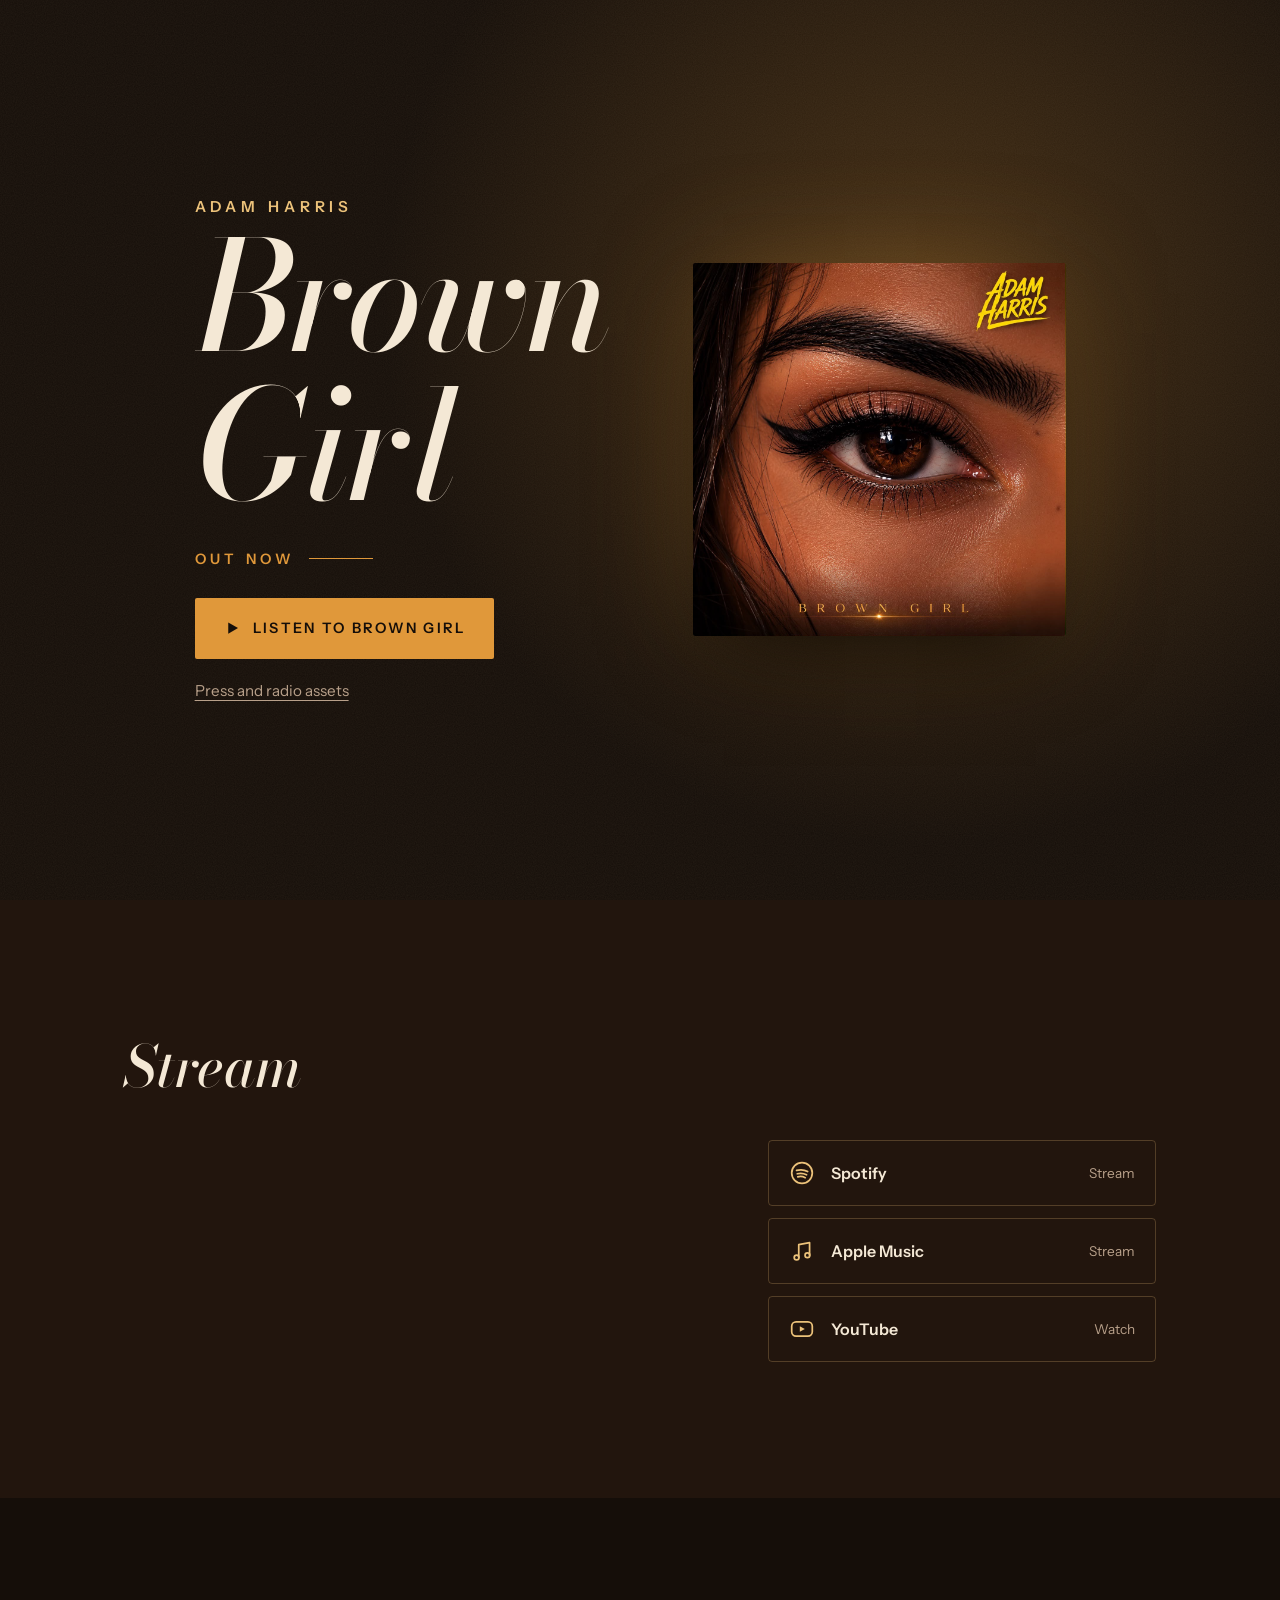
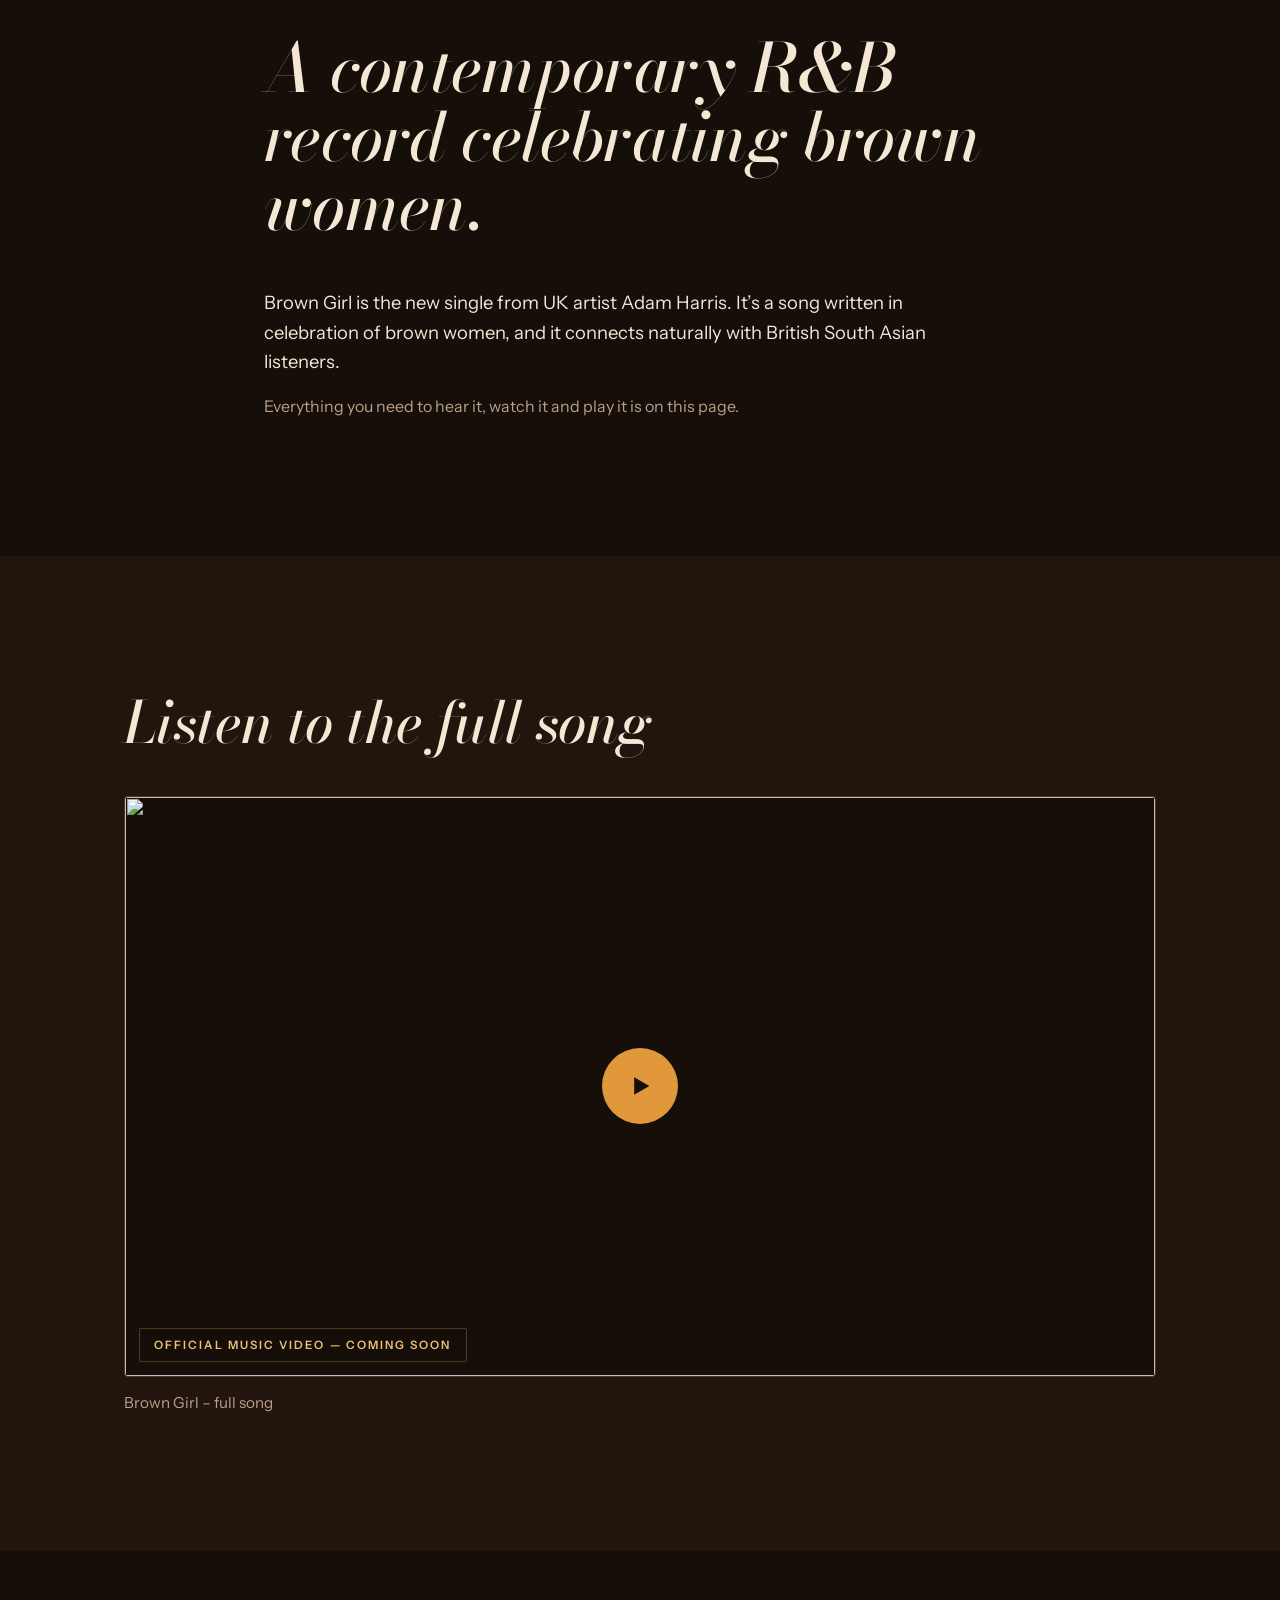
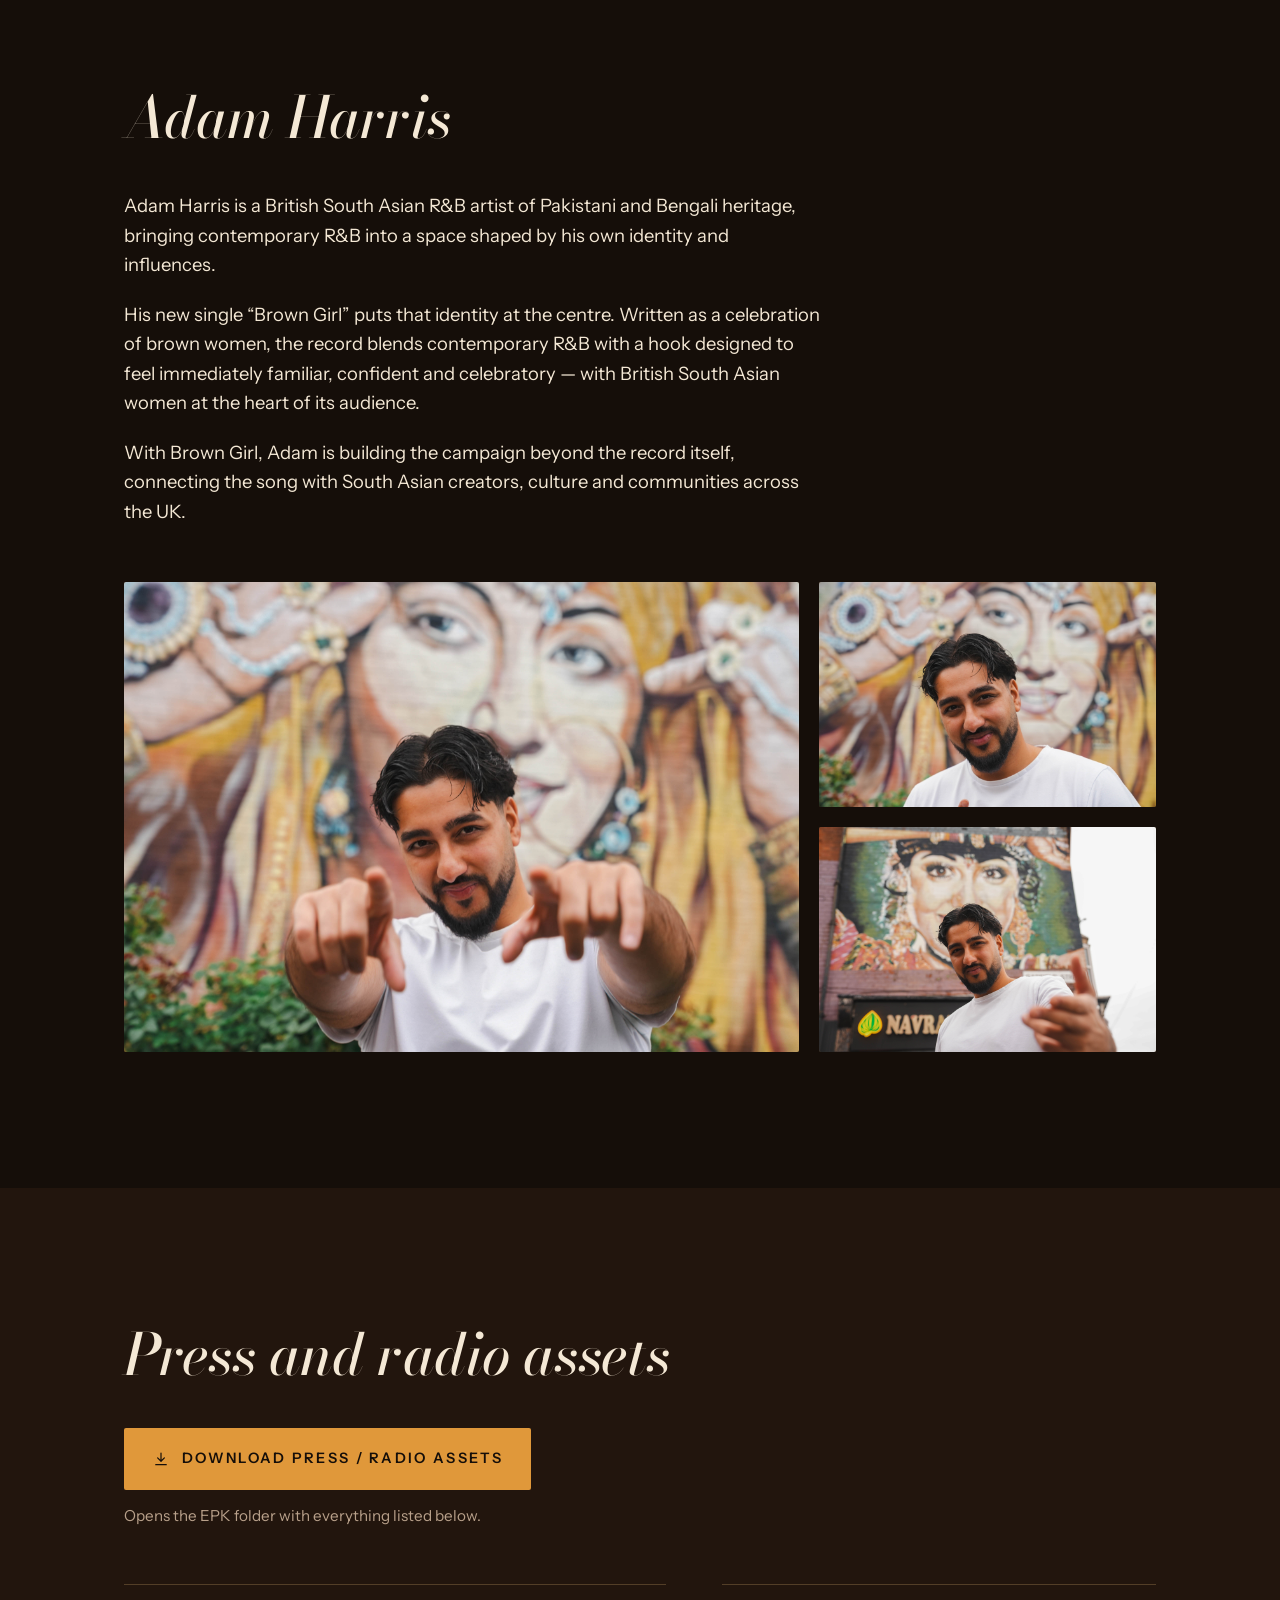
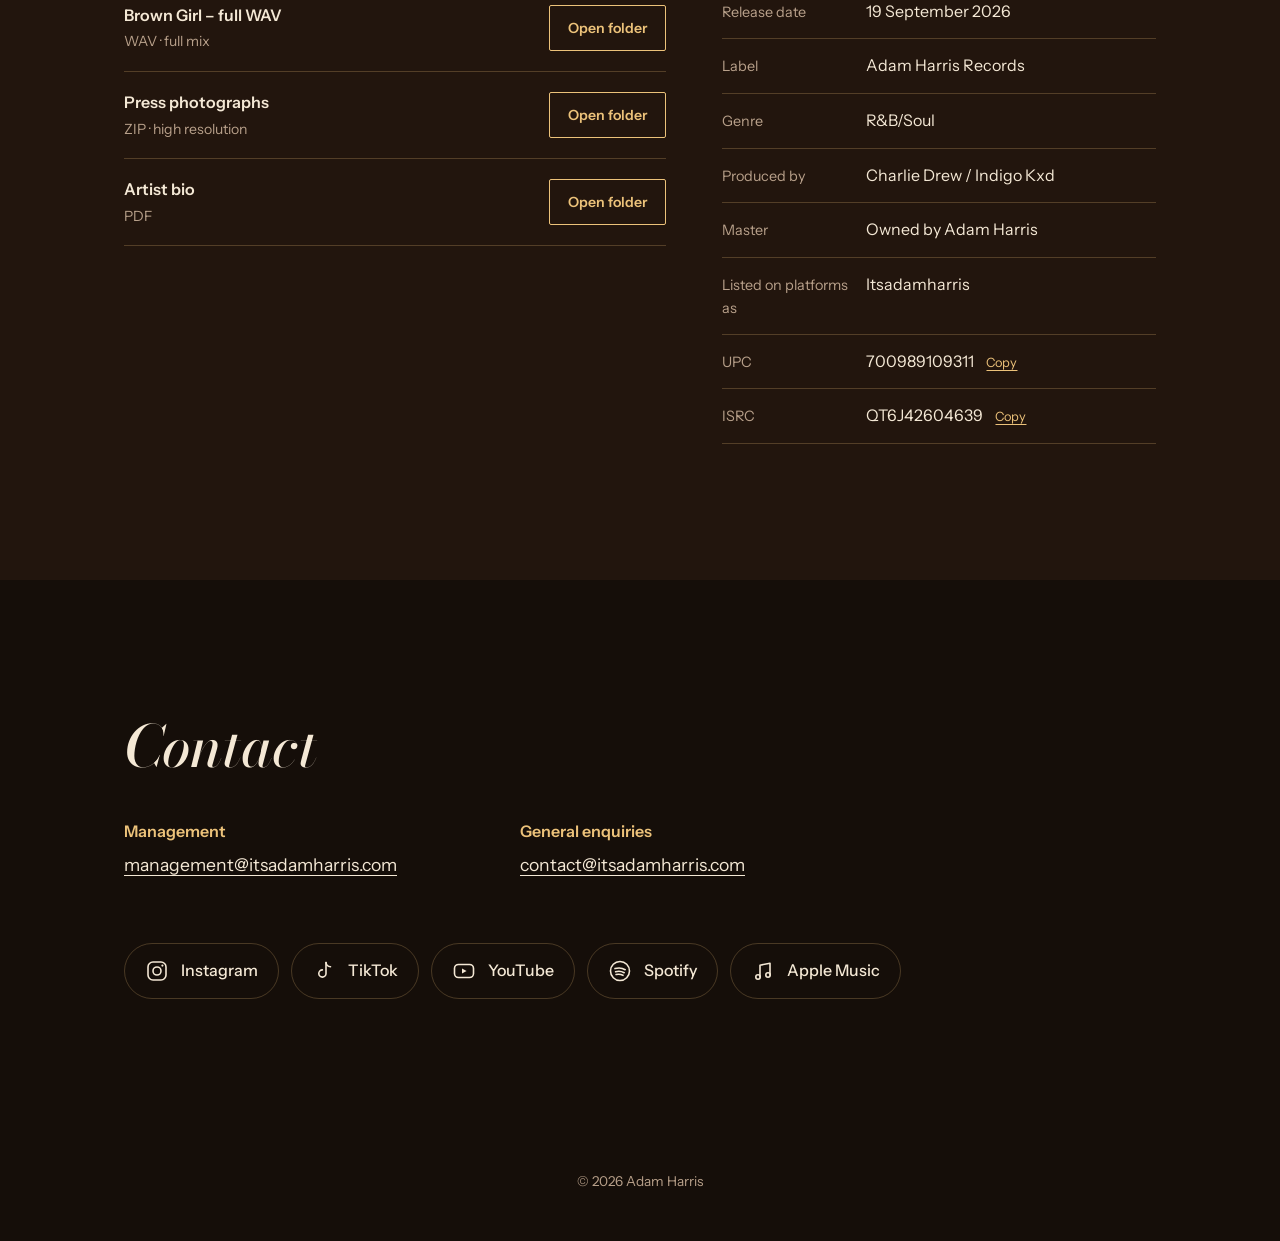
==== brown-girl/index.html @ 5e76215d "Add Cloudflare Web Analytics to all pages Co-Authored-By: Claude Opus 5.5 <noreply@anthropic.com> Cl" ====
<!DOCTYPE html>
<html lang="en-GB">
<head>
<meta charset="utf-8">
<meta name="viewport" content="width=device-width, initial-scale=1, viewport-fit=cover">
<title>Brown Girl – Adam Harris | Press and radio</title>
<meta name="description" content="Brown Girl, the new single from UK R&B artist Adam Harris. Listen, watch and download radio and press assets.">
<meta name="theme-color" content="#150e09">
<meta property="og:type" content="music.song">
<meta property="og:title" content="Brown Girl – Adam Harris">
<meta property="og:description" content="The new single from UK R&B artist Adam Harris. Out now.">
<meta property="og:image" content="https://itsadamharris.com/a22b200c-a807-4ed7-b96b-3365f58b4687.jpeg">
<meta name="twitter:card" content="summary_large_image">

<link rel="preconnect" href="https://fonts.googleapis.com">
<link rel="preconnect" href="https://fonts.gstatic.com" crossorigin>
<link href="https://fonts.googleapis.com/css2?family=Bodoni+Moda:ital,opsz,wght@1,6..96,500;1,6..96,600&family=Instrument+Sans:wght@400;500;600&display=swap" rel="stylesheet">

<script type="application/ld+json">
{"@context":"https://schema.org","@type":"MusicRecording","name":"Brown Girl","genre":"R&B/Soul","isrcCode":"QT6J42604639","datePublished":"2026-09-19","byArtist":{"@type":"MusicGroup","name":"Adam Harris"}}
</script>

<!--
=====================================================================
 BROWN GIRL – ADAM HARRIS · EPK / PRESS PAGE
=====================================================================
 Everything you need to edit lives in the CONFIG block at the bottom
 of this file. Nothing else needs touching.

 Paths start with / so they resolve from the site root
 (itsadamharris.com), wherever this page is saved.
 Local files are checked on load: anything missing shows as a
 dashed placeholder. Drive / external links are used as given.

 SWAPPING IN THE OFFICIAL VIDEO LATER
   Set CONFIG.video.youtubeId to the official video ID and
   CONFIG.video.official to true. Same URL, same page.

 AUDIO: the Spotify embed is the on-page player. To use the custom
 full-length player instead, set CONFIG.audio to an MP3 path.

 NOTE: embeds and file checks only work when the page is served
 over http(s) (e.g. GitHub Pages), not from a local file.
=====================================================================
-->

<style>
:root{
  --ink:#150e09;
  --umber:#22150d;
  --umber-2:#2f1d12;
  --amber:#e0983a;
  --gold:#ecc27a;
  --cream:#f4e8d5;
  --muted:#b8a08a;
  --line:rgba(236,194,122,.24);
  --serif:"Bodoni Moda","Bodoni 72",Didot,"Times New Roman",serif;
  --sans:"Instrument Sans",system-ui,-apple-system,"Segoe UI",Roboto,sans-serif;
  --pad:clamp(20px,5vw,64px);
  --max:1160px;
  color-scheme:dark;
}
*{box-sizing:border-box;margin:0;padding:0}
html{scroll-behavior:smooth;-webkit-text-size-adjust:100%}
body{background:var(--ink);color:var(--cream);font:400 1rem/1.6 var(--sans);-webkit-font-smoothing:antialiased;overflow-x:hidden}
img{display:block;max-width:100%}
a{color:inherit}
button{font:inherit;color:inherit;background:none;border:0;cursor:pointer}
:focus-visible{outline:2px solid var(--gold);outline-offset:3px}
.wrap{max-width:var(--max);margin:0 auto;padding-inline:var(--pad)}
section{padding-block:clamp(72px,11vw,136px)}
.tone{background:var(--umber)}
h2{font:italic 500 clamp(2.1rem,6vw,3.6rem)/1.05 var(--serif);letter-spacing:-.01em;margin-bottom:clamp(24px,4vw,44px)}
h3{font:600 1rem/1.3 var(--sans);color:var(--gold);margin-bottom:10px}
.ico{width:24px;height:24px;flex:none;fill:none;stroke:currentColor;stroke-width:1.6;stroke-linecap:round;stroke-linejoin:round}
.ico .f{fill:currentColor;stroke:none}

/* placeholders */
.ph{color:var(--gold);font-style:italic;border-bottom:1px dashed rgba(236,194,122,.6)}
.ph-fill{position:absolute;inset:0;display:grid;place-content:center;gap:6px;text-align:center;padding:16px;border:1px dashed var(--line);color:var(--muted);font-size:.9rem}
.ph-fill small{font-size:.75rem;opacity:.75;word-break:break-all}

/* buttons */
.cta{display:inline-flex;align-items:center;justify-content:center;gap:12px;width:100%;max-width:420px;padding:19px 28px;background:var(--amber);color:var(--ink);text-decoration:none;font-weight:600;font-size:.9rem;letter-spacing:.16em;text-transform:uppercase;border-radius:2px;transition:background .2s}
.cta:hover{background:var(--gold)}
.cta .ico{width:18px;height:18px}
.cta.is-empty{background:none;color:var(--gold);border:1px dashed rgba(236,194,122,.6);cursor:default}
.cta.is-empty:hover{background:none}

/* ---------- HERO ---------- */
.hero{position:relative;min-height:100svh;display:grid;align-items:center;padding-block:clamp(28px,6vw,72px);isolation:isolate;overflow:hidden;
  background:radial-gradient(62vmax 62vmax at 72% 34%,rgba(224,152,58,.24),transparent 68%),var(--ink)}
.hero::after{content:"";position:absolute;inset:0;z-index:-1;pointer-events:none;opacity:.1;
  background-image:url("data:image/svg+xml;utf8,<svg xmlns='http://www.w3.org/2000/svg' width='160' height='160'><filter id='n'><feTurbulence type='fractalNoise' baseFrequency='.9' numOctaves='2' stitchTiles='stitch'/><feColorMatrix values='0 0 0 0 1  0 0 0 0 .8  0 0 0 0 .5  0 0 0 .6 0'/></filter><rect width='100%' height='100%' filter='url(%23n)'/></svg>")}
.hero-grid{display:grid;gap:clamp(24px,5vw,40px);align-items:center}
.art{position:relative;width:min(100%,46svh);aspect-ratio:1;background:var(--umber);border-radius:2px;overflow:hidden;
  box-shadow:0 40px 80px -30px rgba(0,0,0,.85),0 0 120px -30px rgba(224,152,58,.5)}
.art img{position:absolute;inset:0;width:100%;height:100%;object-fit:cover}
.artist{font:600 .95rem var(--sans);letter-spacing:.32em;text-transform:uppercase;color:var(--gold);margin-bottom:14px}
.title{font:italic 500 clamp(4rem,19vw,9.5rem)/.88 var(--serif);letter-spacing:-.02em;color:var(--cream);margin:0 0 22px}
.title .line{display:block;overflow:hidden;padding:0 .12em .1em 0}
.title .line>span{display:block}
.out{display:flex;align-items:center;gap:14px;font:600 .9rem var(--sans);letter-spacing:.3em;text-transform:uppercase;color:var(--amber);margin-bottom:30px}
.out::after{content:"";width:64px;height:1px;background:var(--amber)}
.sub{display:inline-block;margin-top:20px;color:var(--muted);font-size:.95rem;text-underline-offset:4px}
.sub:hover{color:var(--gold)}

@keyframes develop{from{opacity:0;transform:scale(1.05);filter:brightness(.3)}to{opacity:1;transform:none;filter:none}}
@keyframes rise{from{transform:translateY(105%)}to{transform:none}}
@keyframes fade{from{opacity:0}to{opacity:1}}
.art{animation:develop 1.8s cubic-bezier(.2,.7,.2,1) both}
.artist{animation:fade 1s .5s both}
.title .line>span{animation:rise 1.1s .7s cubic-bezier(.2,.8,.2,1) both}
.title .line:nth-child(2)>span{animation-delay:.85s}
.out,.hero .cta,.sub{animation:fade 1s 1.5s both}

@media(min-width:900px){
  .hero-grid{grid-template-columns:1.05fr .95fr;gap:64px}
  .hero-copy{order:-1}
  .art{width:100%;max-width:560px;justify-self:end}
  .cta{width:auto}
}

/* ---------- LISTEN ---------- */
.listen-grid{display:grid;gap:20px;align-items:start}
.listen-grid .embed{margin-top:0}
.player{background:var(--umber-2);border:1px solid var(--line);border-radius:4px;padding:clamp(20px,3vw,32px);display:flex;gap:clamp(16px,3vw,28px);align-items:center}
.play{width:68px;height:68px;border-radius:50%;background:var(--amber);color:var(--ink);display:grid;place-items:center;flex:none;transition:background .2s,transform .2s}
.play:hover:not(:disabled){background:var(--gold);transform:scale(1.04)}
.play:disabled{opacity:.45;cursor:default}
.play .ico{width:26px;height:26px}
.play .pause{display:none}
.player.is-playing .play .pause{display:block}
.player.is-playing .play .go{display:none}
.player-main{flex:1;min-width:0}
.player-title{display:flex;flex-wrap:wrap;gap:2px 12px;align-items:baseline}
.player-title strong{font:italic 600 1.5rem/1.1 var(--serif)}
.player-title span{color:var(--muted);font-size:.95rem}
.wave{position:relative;height:60px;margin:14px 0 6px;cursor:pointer;touch-action:none}
.bars{position:absolute;inset:0;display:flex;align-items:center;gap:3px}
.bars i{flex:1;height:var(--h);background:rgba(244,232,213,.22);border-radius:2px}
.bars.fill{clip-path:inset(0 calc(100% - var(--p,0%)) 0 0)}
.bars.fill i{background:var(--amber)}
.player.is-empty .wave{cursor:default}
.player[hidden]{display:none}
.time{display:flex;justify-content:space-between;color:var(--muted);font-size:.85rem;font-variant-numeric:tabular-nums}
.player-msg{color:var(--gold);font-size:.85rem;margin-top:6px}
.services{display:grid;gap:12px;align-content:start}
.svc{display:flex;align-items:center;gap:16px;padding:19px 20px;border:1px solid var(--line);border-radius:4px;text-decoration:none;transition:background .2s,border-color .2s}
.svc:hover{background:var(--umber-2);border-color:var(--gold)}
.svc .ico{width:26px;height:26px;color:var(--gold)}
.svc-name{font-weight:600;flex:1}
.svc-go{font-size:.85rem;color:var(--muted)}
.svc.is-empty{border-style:dashed;cursor:default}
.svc.is-empty:hover{background:none;border-color:var(--line)}
.embed{margin-top:20px}
.embed iframe{width:100%;height:152px;border:0;border-radius:12px;display:block}
.embed-ph{position:relative;height:120px}
@media(min-width:900px){.listen-grid{grid-template-columns:1.6fr 1fr;gap:24px}}

/* ---------- RECORD ---------- */
.record .wrap{max-width:880px}
.record h2{font-size:clamp(2.2rem,6.5vw,4.2rem);line-height:1.02;margin-bottom:clamp(28px,4vw,48px)}
.record p{max-width:56ch;font-size:1.15rem;color:var(--cream)}
.record p+p{margin-top:1.1em;color:var(--muted);font-size:1rem}

/* ---------- WATCH ---------- */
.frame{position:relative;aspect-ratio:16/9;background:var(--ink);border:1px solid var(--line);border-radius:4px;overflow:hidden}
.frame iframe,.vposter,.vposter img{position:absolute;inset:0;width:100%;height:100%;border:0}
.vposter img{object-fit:cover;transition:transform .6s}
.vposter:hover img{transform:scale(1.03)}
.vplay{position:absolute;left:50%;top:50%;width:76px;height:76px;margin:-38px 0 0 -38px;border-radius:50%;background:var(--amber);color:var(--ink);display:grid;place-items:center}
.vplay .ico{width:28px;height:28px}
.badge{position:absolute;left:14px;bottom:14px;z-index:2;padding:9px 14px;background:rgba(21,14,9,.86);border:1px solid var(--line);border-radius:2px;color:var(--gold);font:600 .72rem var(--sans);letter-spacing:.18em;text-transform:uppercase;pointer-events:none}
.badge[hidden]{display:none}
.vcap{margin-top:14px;color:var(--muted);font-size:.95rem}

/* ---------- ABOUT ---------- */
.bio{max-width:58ch;font-size:1.15rem}
.bio p+p{margin-top:1.1em}
.photos{display:grid;grid-template-columns:1fr 1fr;gap:12px;margin-top:clamp(36px,5vw,56px)}
.photo{position:relative;aspect-ratio:1;background:var(--umber-2);border-radius:2px;overflow:hidden}
.photo:first-child{grid-column:1/-1;aspect-ratio:3/2}
.photo img{position:absolute;inset:0;width:100%;height:100%;object-fit:cover;object-position:50% 35%}
@media(min-width:900px){
  .photos{grid-template-columns:2fr 1fr;gap:20px}
  .photo:first-child{grid-column:1;grid-row:1/3;aspect-ratio:auto}
  .photo:nth-child(n+2){grid-column:2;aspect-ratio:3/2}
}

/* ---------- ASSETS ---------- */
.assets-note{margin-top:14px;color:var(--muted);font-size:.95rem}
.assets-grid{display:grid;gap:clamp(40px,6vw,56px);margin-top:clamp(36px,5vw,56px)}
.assets{list-style:none;border-top:1px solid var(--line)}
.assets li{display:grid;grid-template-columns:1fr auto;gap:2px 16px;align-items:center;padding:18px 0;border-bottom:1px solid var(--line)}
.a-name{font-weight:600}
.a-meta{grid-column:1;color:var(--muted);font-size:.88rem}
.dl{grid-row:1/3;grid-column:2;padding:11px 18px;border:1px solid var(--gold);border-radius:2px;color:var(--gold);text-decoration:none;font-size:.88rem;font-weight:600;transition:background .2s,color .2s}
.dl:hover{background:var(--gold);color:var(--ink)}
.dl.is-empty{border-style:dashed;border-color:rgba(236,194,122,.4);color:var(--muted);font-weight:400;cursor:default}
.dl.is-empty:hover{background:none;color:var(--muted)}
.details{display:grid}
.details>div{display:grid;grid-template-columns:minmax(120px,.45fr) 1fr;gap:14px;padding:14px 0;border-bottom:1px solid var(--line);align-items:baseline}
.details>div:first-child{border-top:1px solid var(--line)}
.details dt{color:var(--muted);font-size:.9rem}
.details dd{display:flex;gap:12px;align-items:baseline;flex-wrap:wrap}
.copy{font-size:.8rem;color:var(--gold);text-decoration:underline;text-underline-offset:3px}
@media(min-width:900px){.assets-grid{grid-template-columns:1.25fr 1fr;align-items:start}}

/* ---------- CONTACT ---------- */
.contacts{display:grid;gap:32px}
.contact p,.contact a{display:block;font-size:1.1rem}
.contact a{width:fit-content;text-underline-offset:4px}
.contact a:hover{color:var(--gold)}
.socials{list-style:none;display:flex;flex-wrap:wrap;gap:12px;margin-top:clamp(40px,6vw,64px)}
.social{display:inline-flex;align-items:center;gap:12px;padding:14px 20px;border:1px solid var(--line);border-radius:999px;text-decoration:none;font-weight:500;transition:border-color .2s,color .2s}
.social:hover{border-color:var(--gold);color:var(--gold)}
.social.is-empty{border-style:dashed;color:var(--muted);cursor:default}
.social.is-empty:hover{border-color:var(--line);color:var(--muted)}
footer{padding:36px var(--pad) 48px;text-align:center;color:var(--muted);font-size:.85rem}
@media(min-width:900px){.contacts{grid-template-columns:repeat(2,1fr);max-width:760px}}

@media(prefers-reduced-motion:reduce){
  *,*::before,*::after{animation:none!important;transition:none!important;scroll-behavior:auto!important}
}
</style>
</head>

<body>

<!-- ============ HERO ============ -->
<header class="hero">
  <div class="wrap hero-grid">
    <figure class="art">
      <div class="ph-fill"><span>Brown Girl artwork</span><small>assets/brown-girl-artwork.jpg</small></div>
      <img id="artImg" alt="Brown Girl by Adam Harris – single artwork" width="1200" height="1200" fetchpriority="high">
    </figure>
    <div class="hero-copy">
      <p class="artist">Adam Harris</p>
      <h1 class="title" aria-label="Brown Girl"><span class="line" aria-hidden="true"><span>Brown</span></span><span class="line" aria-hidden="true"><span>Girl</span></span></h1>
      <p class="out">Out now</p>
      <a class="cta" id="listenCta" href="#watch"><svg class="ico" viewBox="0 0 24 24" aria-hidden="true"><path class="f" d="M7 4.5v15l13-7.5z"/></svg>Listen to Brown Girl</a>
      <br>
      <a class="sub" href="#assets">Press and radio assets</a>
    </div>
  </div>
</header>

<main>

<!-- ============ LISTEN ============ -->
<section id="listen" class="tone">
  <div class="wrap">
    <h2>Stream</h2>
    <div class="listen-grid">
      <div class="player is-empty" id="player">
        <button class="play" id="playBtn" aria-label="Play Brown Girl" disabled>
          <svg class="ico go" viewBox="0 0 24 24" aria-hidden="true"><path class="f" d="M7 4.5v15l13-7.5z"/></svg>
          <svg class="ico pause" viewBox="0 0 24 24" aria-hidden="true"><path class="f" d="M6.5 4.5h4v15h-4zM13.5 4.5h4v15h-4z"/></svg>
        </button>
        <div class="player-main">
          <div class="player-title"><strong>Brown Girl</strong><span>Adam Harris</span></div>
          <div class="wave" id="wave" role="slider" tabindex="0" aria-label="Seek through Brown Girl" aria-valuemin="0" aria-valuemax="100" aria-valuenow="0">
            <div class="bars" id="barsBase"></div>
            <div class="bars fill" id="barsFill"></div>
          </div>
          <div class="time"><span id="cur">0:00</span><span id="dur">0:00</span></div>
          <p class="player-msg" id="playerMsg" hidden></p>
        </div>
        <audio id="audio" preload="none"></audio>
      </div>

      <div class="services">
        <a class="svc" data-stream="spotify"><svg class="ico" data-icon="spotify" viewBox="0 0 24 24" aria-hidden="true"></svg><span class="svc-name">Spotify</span><span class="svc-go">Stream</span></a>
        <a class="svc" data-stream="apple"><svg class="ico" data-icon="apple" viewBox="0 0 24 24" aria-hidden="true"></svg><span class="svc-name">Apple Music</span><span class="svc-go">Stream</span></a>
        <a class="svc" data-stream="youtube"><svg class="ico" data-icon="youtube" viewBox="0 0 24 24" aria-hidden="true"></svg><span class="svc-name">YouTube</span><span class="svc-go">Watch</span></a>
      </div>
    </div>
    <div class="embed" id="spotifyEmbed"></div>
  </div>
</section>

<!-- ============ THE RECORD ============ -->
<section id="record" class="record">
  <div class="wrap">
    <h2>A contemporary R&amp;B record celebrating brown women.</h2>
    <p>Brown Girl is the new single from UK artist Adam Harris. It’s a song written in celebration of brown women, and it connects naturally with British South Asian listeners.</p>
    <p>Everything you need to hear it, watch it and play it is on this page.</p>
  </div>
</section>

<!-- ============ WATCH ============ -->
<section id="watch" class="tone">
  <div class="wrap">
    <h2 id="watchTitle">Listen to the full song</h2>
    <div class="frame" id="videoFrame">
      <div class="badge" id="videoBadge">Official music video — coming soon</div>
    </div>
    <p class="vcap" id="videoCap"></p>
  </div>
</section>

<!-- ============ ABOUT ============ -->
<section id="about">
  <div class="wrap">
    <h2>Adam Harris</h2>
    <div class="bio">
      <p>Adam Harris is a British South Asian R&amp;B artist of Pakistani and Bengali heritage, bringing contemporary R&amp;B into a space shaped by his own identity and influences.</p>
      <p>His new single “Brown Girl” puts that identity at the centre. Written as a celebration of brown women, the record blends contemporary R&amp;B with a hook designed to feel immediately familiar, confident and celebratory — with British South Asian women at the heart of its audience.</p>
      <p>With Brown Girl, Adam is building the campaign beyond the record itself, connecting the song with South Asian creators, culture and communities across the UK.</p>
    </div>
    <div class="photos">
      <figure class="photo"><div class="ph-fill"><span>Press photo 1</span><small>/brown-girl/DSC04308.JPG</small></div><img alt="Adam Harris – press photograph 1" loading="lazy"></figure>
      <figure class="photo"><div class="ph-fill"><span>Press photo 2</span><small>/brown-girl/DSC04303.JPG</small></div><img alt="Adam Harris – press photograph 2" loading="lazy"></figure>
      <figure class="photo"><div class="ph-fill"><span>Press photo 3</span><small>/brown-girl/DSC04270.JPG</small></div><img alt="Adam Harris – press photograph 3" loading="lazy"></figure>
    </div>
  </div>
</section>

<!-- ============ PRESS & RADIO ASSETS ============ -->
<section id="assets" class="tone">
  <div class="wrap">
    <h2>Press and radio assets</h2>
    <a class="cta is-empty" id="zipBtn" download><svg class="ico" data-icon="download" viewBox="0 0 24 24" aria-hidden="true"></svg><span>Download press / radio assets</span></a>
    <p class="assets-note" id="zipNote">Opens the EPK folder with everything listed below.</p>
    <div class="assets-grid">
      <ul class="assets" id="assetList"></ul>
      <dl class="details" id="details"></dl>
    </div>
  </div>
</section>

<!-- ============ CONTACT + SOCIALS ============ -->
<section id="contact">
  <div class="wrap">
    <h2>Contact</h2>
    <div class="contacts" id="contacts"></div>
    <ul class="socials">
      <li><a class="social" data-social="instagram"><svg class="ico" data-icon="instagram" viewBox="0 0 24 24" aria-hidden="true"></svg>Instagram</a></li>
      <li><a class="social" data-social="tiktok"><svg class="ico" data-icon="tiktok" viewBox="0 0 24 24" aria-hidden="true"></svg>TikTok</a></li>
      <li><a class="social" data-social="youtube"><svg class="ico" data-icon="youtube" viewBox="0 0 24 24" aria-hidden="true"></svg>YouTube</a></li>
      <li><a class="social" data-social="spotify"><svg class="ico" data-icon="spotify" viewBox="0 0 24 24" aria-hidden="true"></svg>Spotify</a></li>
      <li><a class="social" data-social="apple"><svg class="ico" data-icon="apple" viewBox="0 0 24 24" aria-hidden="true"></svg>Apple Music</a></li>
    </ul>
  </div>
</section>

</main>

<footer>© 2026 Adam Harris</footer>

<script>
/* =====================================================================
   CONFIG – edit only this block.
   Leave a value as '' and that item shows as a placeholder.
   ===================================================================== */
const CONFIG = {
  artwork: '/a22b200c-a807-4ed7-b96b-3365f58b4687.jpeg',
  audio: '/brown-girl/assets/brown-girl-preview.mp3', // optional MP3 for the custom player; hidden if missing
  spotifyTrackId: '025qrNTkvyTbIXixRSaB6y',

  stream: {
    spotify: 'https://open.spotify.com/track/025qrNTkvyTbIXixRSaB6y',
    apple: 'https://music.apple.com/gb/album/brown-girl/6809126735?i=6809126738',
    youtube: 'https://youtu.be/HT2n5pICFI4'
  },

  video: {
    youtubeId: 'HT2n5pICFI4',                  // full song for now; swap for the official video later
    official: false,                           // set true when the official video is live
    label: 'Brown Girl – full song'            // caption under the video (song only until the official video is out)
  },

  photos: [
    '/brown-girl/DSC04308.JPG',
    '/brown-girl/DSC04303.JPG',
    '/brown-girl/DSC04270.JPG'
  ],

  downloads: {                                 // local paths or full URLs
    zip:     'https://drive.google.com/drive/folders/1G3S9ouEhJgBcGcrDWYOdbdNlBWgp2vA-?usp=share_link',
    wav:     'https://drive.google.com/drive/folders/1G3S9ouEhJgBcGcrDWYOdbdNlBWgp2vA-?usp=share_link',
    photos:  'https://drive.google.com/drive/folders/1HDMyT8zSlQfX87mVZmbMfEgdS_RWKb3U?usp=share_link',
    bio:     'https://drive.google.com/drive/folders/1G3S9ouEhJgBcGcrDWYOdbdNlBWgp2vA-?usp=share_link'
  },

  details: {                                   // release date and ISRC always show; others show once filled
    release: '19 September 2026',
    label: 'Adam Harris Records',
    genre: 'R&B/Soul',
    producers: 'Charlie Drew / Indigo Kxd',
    master: 'Owned by Adam Harris',
    upc: '700989109311',
    isrc: 'QT6J42604639',
    displayName: 'Itsadamharris',
    writers: '', duration: '', explicit: '', bpmKey: ''
  },

  contacts: [
    { role: 'Management',        name: '', email: 'management@itsadamharris.com', phone: '' },
    { role: 'General enquiries', name: '', email: 'contact@itsadamharris.com',    phone: '' }
  ],

  social: {
    instagram: 'https://www.instagram.com/its.adamharris',
    tiktok:    'https://www.tiktok.com/@itsadamharris',
    youtube:   'https://www.youtube.com/@itsadamharris',
    spotify:   'https://open.spotify.com/artist/0UfxZqpIdQ5MnFedukGl5V',
    apple:     'https://music.apple.com/gb/artist/adam-harris/1852372303'
  }
};
/* ===================================================================== */

const $ = (s, r = document) => r.querySelector(s);
const $$ = (s, r = document) => [...r.querySelectorAll(s)];
const h = (tag, attrs = {}, ...kids) => {
  const e = document.createElement(tag);
  for (const k in attrs) {
    if (k === 'class') e.className = attrs[k];
    else if (k === 'text') e.textContent = attrs[k];
    else e.setAttribute(k, attrs[k]);
  }
  kids.flat().forEach(x => x != null && e.append(x));
  return e;
};
const ph = t => h('span', { class: 'ph', text: t });

const isExternal = u => /^https?:\/\//i.test(u) && new URL(u, location.href).origin !== location.origin;
const exists = url => !url ? Promise.resolve(false)
  : isExternal(url) ? Promise.resolve(true)
  : fetch(url, { method: 'HEAD' }).then(r => r.ok).catch(() => false);

const ICONS = {
  instagram: '<rect x="3" y="3" width="18" height="18" rx="5"/><circle cx="12" cy="12" r="4"/><circle class="f" cx="17.4" cy="6.6" r="1.1"/>',
  youtube:   '<rect x="2.5" y="5.5" width="19" height="13" rx="4"/><path class="f" d="M10 9.4v5.2l4.6-2.6z"/>',
  spotify:   '<circle cx="12" cy="12" r="9.5"/><path d="M7 9.6c3.6-1 7.2-.7 10.2 1.1M7.6 12.7c3-.8 6-.5 8.6 1M8.1 15.5c2.4-.6 4.6-.4 6.9.8"/>',
  apple:     '<path d="M9 18V6.2l10-2V16"/><circle cx="7" cy="18" r="2.2"/><circle cx="17" cy="16" r="2.2"/>',
  tiktok:    '<path d="M14 3.5v11a3.6 3.6 0 1 1-3.6-3.6"/><path d="M14 3.5c.3 2.5 1.9 4 4.5 4.2"/>',
  download:  '<path d="M12 4v11M7.5 10.5 12 15l4.5-4.5M5 19.5h14"/>'
};
$$('[data-icon]').forEach(el => el.innerHTML = ICONS[el.dataset.icon]);

function setLink(el, url, emptyText) {
  if (url) {
    el.href = url; el.target = '_blank'; el.rel = 'noopener';
    el.classList.remove('is-empty'); el.removeAttribute('aria-disabled');
  } else {
    el.classList.add('is-empty'); el.removeAttribute('href'); el.setAttribute('aria-disabled', 'true');
    if (emptyText) { const g = $('.svc-go', el); if (g) g.textContent = emptyText; }
  }
}

/* ---------- Hero artwork ---------- */
(() => {
  const img = $('#artImg');
  img.onerror = () => img.remove();
  img.src = CONFIG.artwork;
})();

/* ---------- Press photos ---------- */
$$('.photo img').forEach((img, i) => {
  img.onerror = () => img.remove();
  if (CONFIG.photos[i]) img.src = CONFIG.photos[i];
});

/* ---------- Streaming links + socials ---------- */
$$('[data-stream]').forEach(a => setLink(a, CONFIG.stream[a.dataset.stream], 'Link to add'));
$$('[data-social]').forEach(a => setLink(a, CONFIG.social[a.dataset.social]));

/* ---------- Spotify embed ---------- */
(() => {
  const box = $('#spotifyEmbed');
  const id = CONFIG.spotifyTrackId;
  if (id) {
    box.append(h('iframe', {
      src: 'https://open.spotify.com/embed/track/' + encodeURIComponent(id) + '?utm_source=generator&theme=0',
      title: 'Brown Girl on Spotify', loading: 'lazy',
      allow: 'autoplay; clipboard-write; encrypted-media; fullscreen; picture-in-picture'
    }));
  } else {
    box.append(h('div', { class: 'embed-ph' }, h('div', { class: 'ph-fill' }, h('span', { text: 'Spotify player' }), h('small', { text: 'Add CONFIG.spotifyTrackId' }))));
  }
})();

/* ---------- Audio player ---------- */
const audio = $('#audio'), player = $('#player'), playBtn = $('#playBtn'), wave = $('#wave');
let playerReady = false;
(async () => {
  // decorative waveform (progress bar styled as a waveform)
  let s = 7; const rnd = () => (s = (s * 16807) % 2147483647) / 2147483647;
  const N = 64, base = $('#barsBase'), fill = $('#barsFill');
  for (let i = 0; i < N; i++) {
    const env = 0.35 + 0.65 * Math.abs(Math.sin(i / 7.5) * 0.6 + Math.sin(i / 2.7) * 0.4);
    const ht = Math.round(Math.max(14, Math.min(100, env * 70 + rnd() * 30))) + '%';
    [base, fill].forEach(p => p.append(h('i', { style: '--h:' + ht })));
  }
  const fmt = t => isFinite(t) ? Math.floor(t / 60) + ':' + String(Math.floor(t % 60)).padStart(2, '0') : '0:00';
  const setP = () => {
    const p = audio.duration ? audio.currentTime / audio.duration * 100 : 0;
    fill.style.setProperty('--p', p + '%');
    wave.setAttribute('aria-valuenow', Math.round(p));
    $('#cur').textContent = fmt(audio.currentTime);
  };

  if (!(await exists(CONFIG.audio))) {
    // no MP3 supplied: the Spotify embed becomes the on-page player
    player.hidden = true;
    $('.listen-grid').insertBefore($('#spotifyEmbed'), $('.services'));
    return;
  }
  audio.src = CONFIG.audio; audio.preload = 'metadata';
  player.classList.remove('is-empty'); playBtn.disabled = false; playerReady = true;

  audio.addEventListener('loadedmetadata', () => { $('#dur').textContent = fmt(audio.duration); setP(); });
  audio.addEventListener('timeupdate', setP);
  audio.addEventListener('play', () => { player.classList.add('is-playing'); playBtn.setAttribute('aria-label', 'Pause Brown Girl'); });
  audio.addEventListener('pause', () => { player.classList.remove('is-playing'); playBtn.setAttribute('aria-label', 'Play Brown Girl'); });
  audio.addEventListener('ended', () => { audio.currentTime = 0; setP(); });
  playBtn.addEventListener('click', () => audio.paused ? audio.play() : audio.pause());

  const seek = e => {
    if (!audio.duration) return;
    const r = wave.getBoundingClientRect();
    audio.currentTime = Math.min(1, Math.max(0, (e.clientX - r.left) / r.width)) * audio.duration;
  };
  let drag = false;
  wave.addEventListener('pointerdown', e => { drag = true; wave.setPointerCapture(e.pointerId); seek(e); });
  wave.addEventListener('pointermove', e => drag && seek(e));
  wave.addEventListener('pointerup', () => drag = false);
  wave.addEventListener('keydown', e => {
    if (e.key === 'ArrowRight') audio.currentTime += 5;
    if (e.key === 'ArrowLeft') audio.currentTime -= 5;
  });
})();

// Hero CTA: scroll to the player and start the song
$('#listenCta').addEventListener('click', () => { if (playerReady) audio.play().catch(() => {}); });

/* ---------- Video ---------- */
(() => {
  const v = CONFIG.video, frame = $('#videoFrame');
  $('#videoBadge').hidden = !!v.official;
  $('#watchTitle').textContent = v.official ? 'Watch the video' : 'Listen to the full song';
  $('#videoCap').textContent = v.official ? 'Official music video' : v.label;
  if (!v.youtubeId) {
    frame.append(h('div', { class: 'ph-fill' }, h('span', { text: 'Brown Girl performance video' }), h('small', { text: 'Add CONFIG.video.youtubeId' })));
    return;
  }
  const btn = h('button', { class: 'vposter', 'aria-label': 'Play ' + v.label });
  btn.append(h('img', { src: 'https://i.ytimg.com/vi/' + encodeURIComponent(v.youtubeId) + '/hqdefault.jpg', alt: '', loading: 'lazy' }));
  const play = h('span', { class: 'vplay' });
  play.innerHTML = '<svg class="ico" viewBox="0 0 24 24" aria-hidden="true"><path class="f" d="M7 4.5v15l13-7.5z"/></svg>';
  btn.append(play);
  btn.addEventListener('click', () => {
    audio.pause();
    btn.replaceWith(h('iframe', {
      src: 'https://www.youtube-nocookie.com/embed/' + encodeURIComponent(v.youtubeId) + '?autoplay=1&rel=0&modestbranding=1&playsinline=1',
      title: v.label, allowfullscreen: '',
      allow: 'autoplay; encrypted-media; picture-in-picture; fullscreen'
    }));
  });
  frame.prepend(btn);
})();

/* ---------- Press & radio assets ---------- */
(() => {
  const D = CONFIG.downloads;

  // main zip button
  const zip = $('#zipBtn');
  exists(D.zip).then(ok => {
    if (ok) {
      zip.href = D.zip; zip.classList.remove('is-empty');
      if (isExternal(D.zip)) { zip.target = '_blank'; zip.rel = 'noopener'; zip.removeAttribute('download'); }
    } else { $('span', zip).textContent = 'Press kit to add'; }
  });

  const rows = [
    ['wav',     'Brown Girl – full WAV',     'WAV · full mix'],
    ['photos',  'Press photographs',         'ZIP · high resolution'],
    ['bio',     'Artist bio',                'PDF']
  ];
  const list = $('#assetList');
  rows.forEach(([k, name, meta]) => {
    const a = h('a', { class: 'dl is-empty', text: 'To add' });
    list.append(h('li', {}, h('span', { class: 'a-name', text: name }), h('span', { class: 'a-meta', text: meta }), a));
    exists(D[k]).then(ok => {
      if (!ok) return;
      a.href = D[k]; a.classList.remove('is-empty');
      if (isExternal(D[k])) { a.target = '_blank'; a.rel = 'noopener'; a.textContent = 'Open folder'; }
      else { a.setAttribute('download', ''); a.textContent = 'Download'; }
    });
  });

  // record details
  const labels = [
    ['release', 'Release date'], ['label', 'Label'], ['genre', 'Genre'], ['producers', 'Produced by'],
    ['writers', 'Written by'], ['master', 'Master'], ['displayName', 'Listed on platforms as'],
    ['upc', 'UPC'], ['isrc', 'ISRC'], ['duration', 'Duration'], ['explicit', 'Clean or explicit'], ['bpmKey', 'BPM and key']
  ];
  const dl = $('#details');
  labels.forEach(([k, label]) => {
    const val = CONFIG.details[k];
    if (!val && !['release', 'isrc'].includes(k)) return;
    const dd = h('dd', {}, val ? h('span', { text: val }) : ph('[to add]'));
    if ((k === 'isrc' || k === 'upc') && val) {
      const c = h('button', { class: 'copy', text: 'Copy', type: 'button' });
      c.addEventListener('click', () => navigator.clipboard && navigator.clipboard.writeText(val).then(() => {
        c.textContent = 'Copied'; setTimeout(() => c.textContent = 'Copy', 1600);
      }));
      dd.append(c);
    }
    dl.append(h('div', {}, h('dt', { text: label }), dd));
  });
})();

/* ---------- Contacts ---------- */
(() => {
  const box = $('#contacts');
  CONFIG.contacts.forEach(c => {
    const el = h('div', { class: 'contact' }, h('h3', { text: c.role }));
    if (c.name) el.append(h('p', { text: c.name }));
    el.append(c.email
      ? h('a', { href: 'mailto:' + c.email + '?subject=' + encodeURIComponent('Brown Girl – Adam Harris'), text: c.email })
      : h('p', {}, ph('[Email address]')));
    if (c.phone) el.append(h('a', { href: 'tel:' + c.phone.replace(/[^+\d]/g, ''), text: c.phone }));
    box.append(el);
  });
})();
</script>
  <!-- Cloudflare Web Analytics --><script type='module' src='https://static.cloudflareinsights.com/beacon.min.js' data-cf-beacon='{"token": "bf2f2bf3682e46ae8aa65f4b605b2761"}'></script><!-- End Cloudflare Web Analytics -->
</body>
</html>
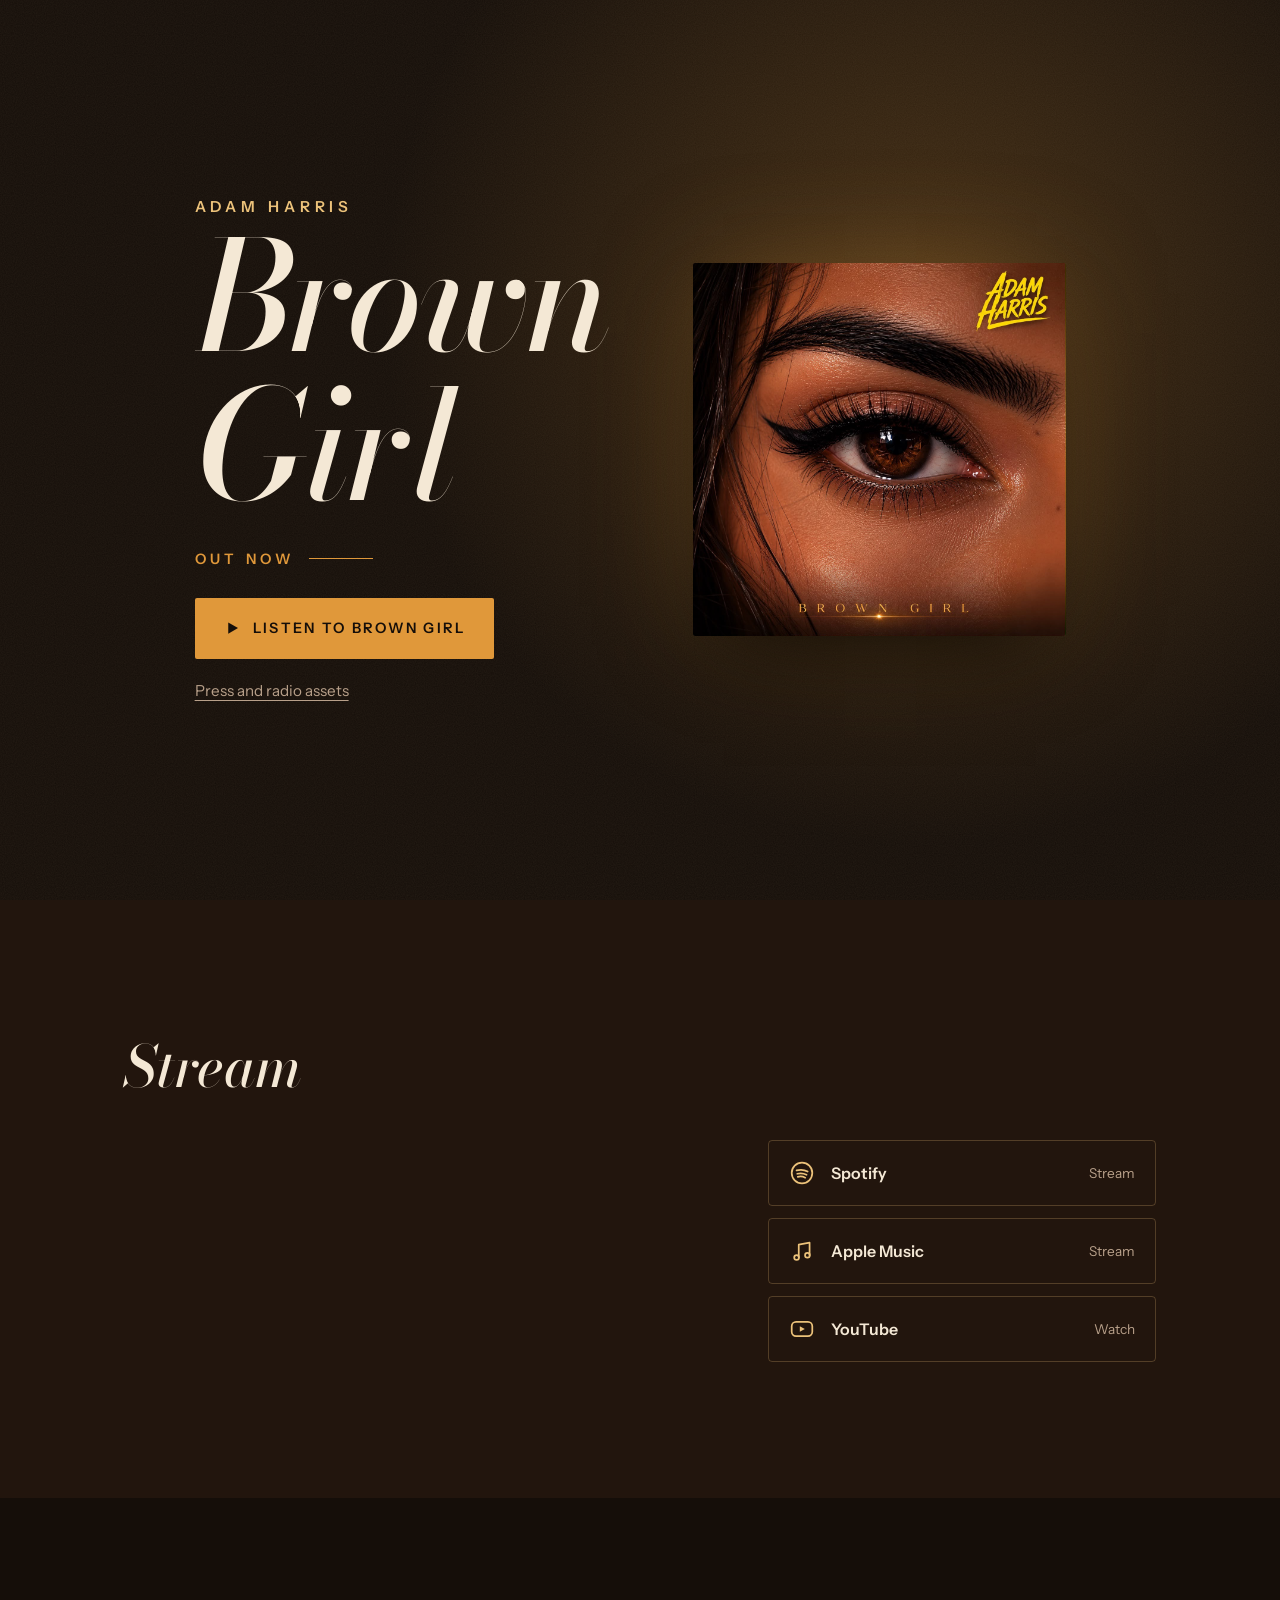
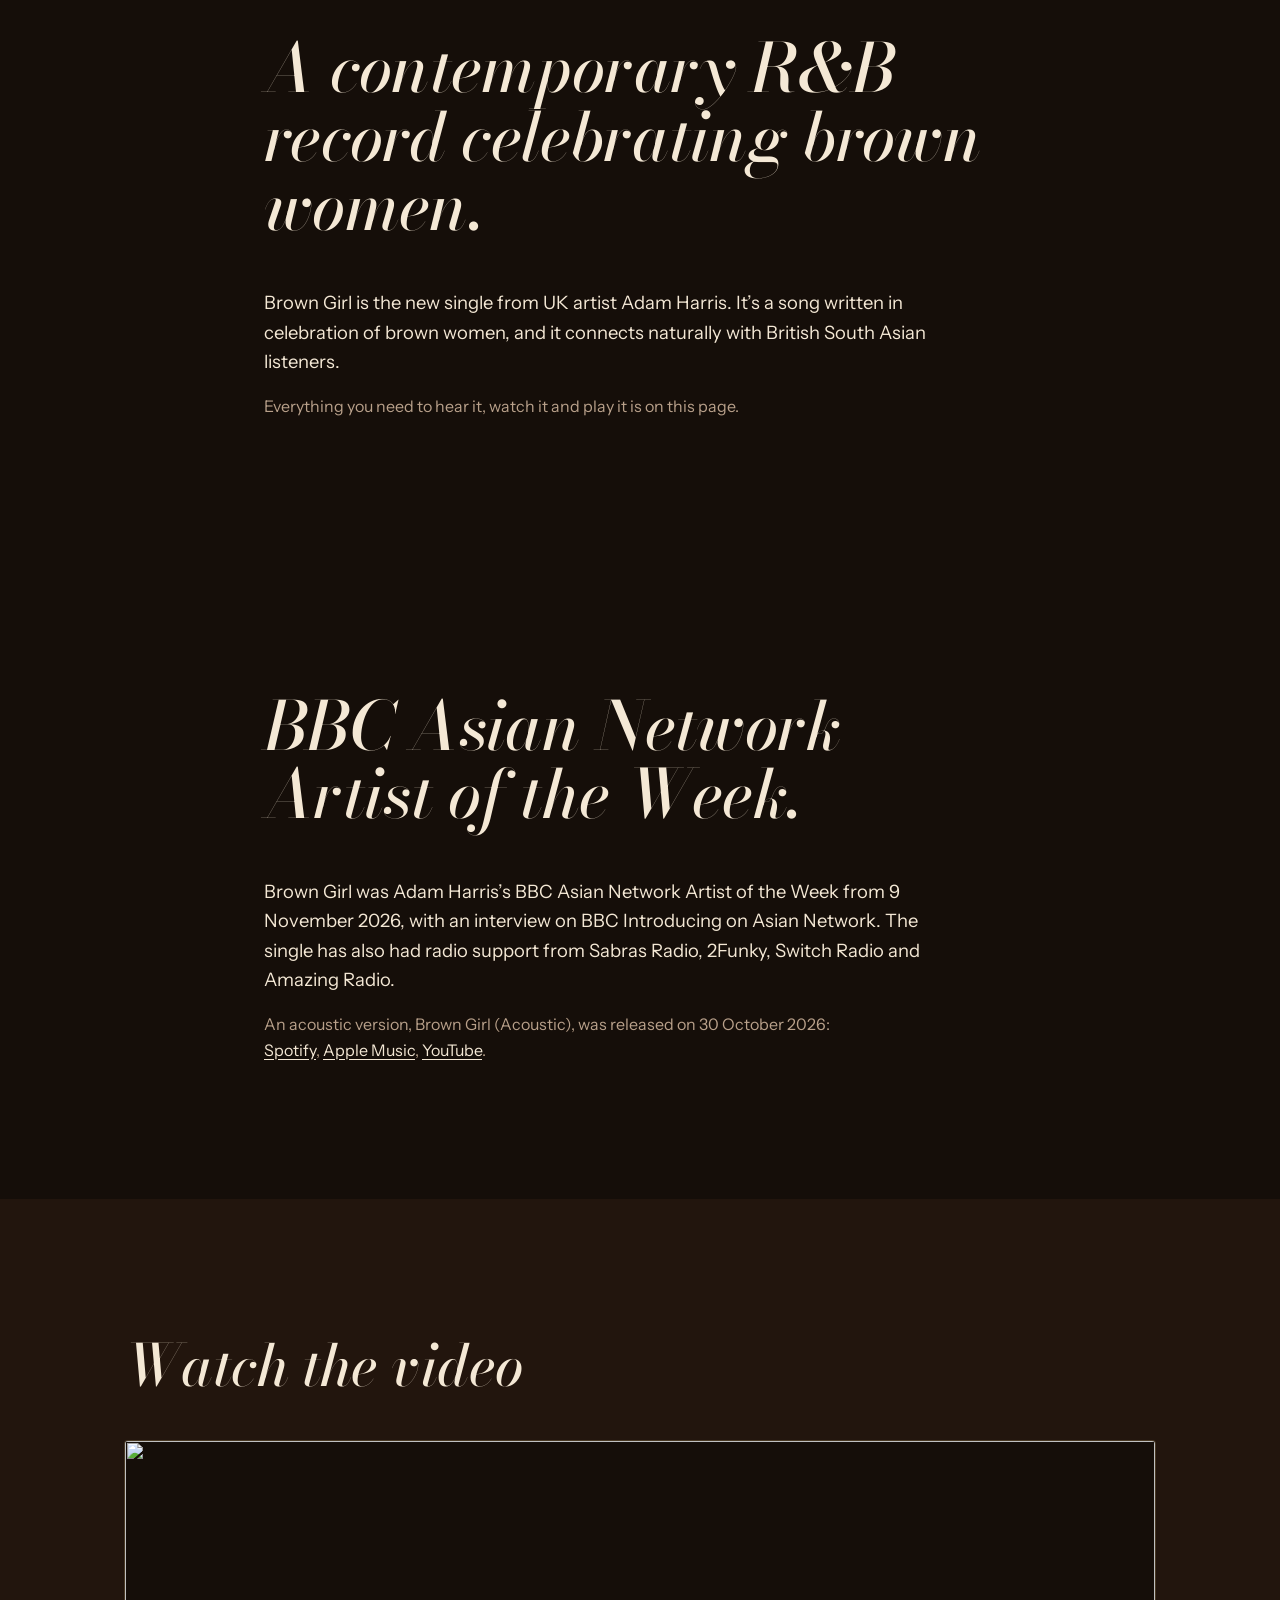
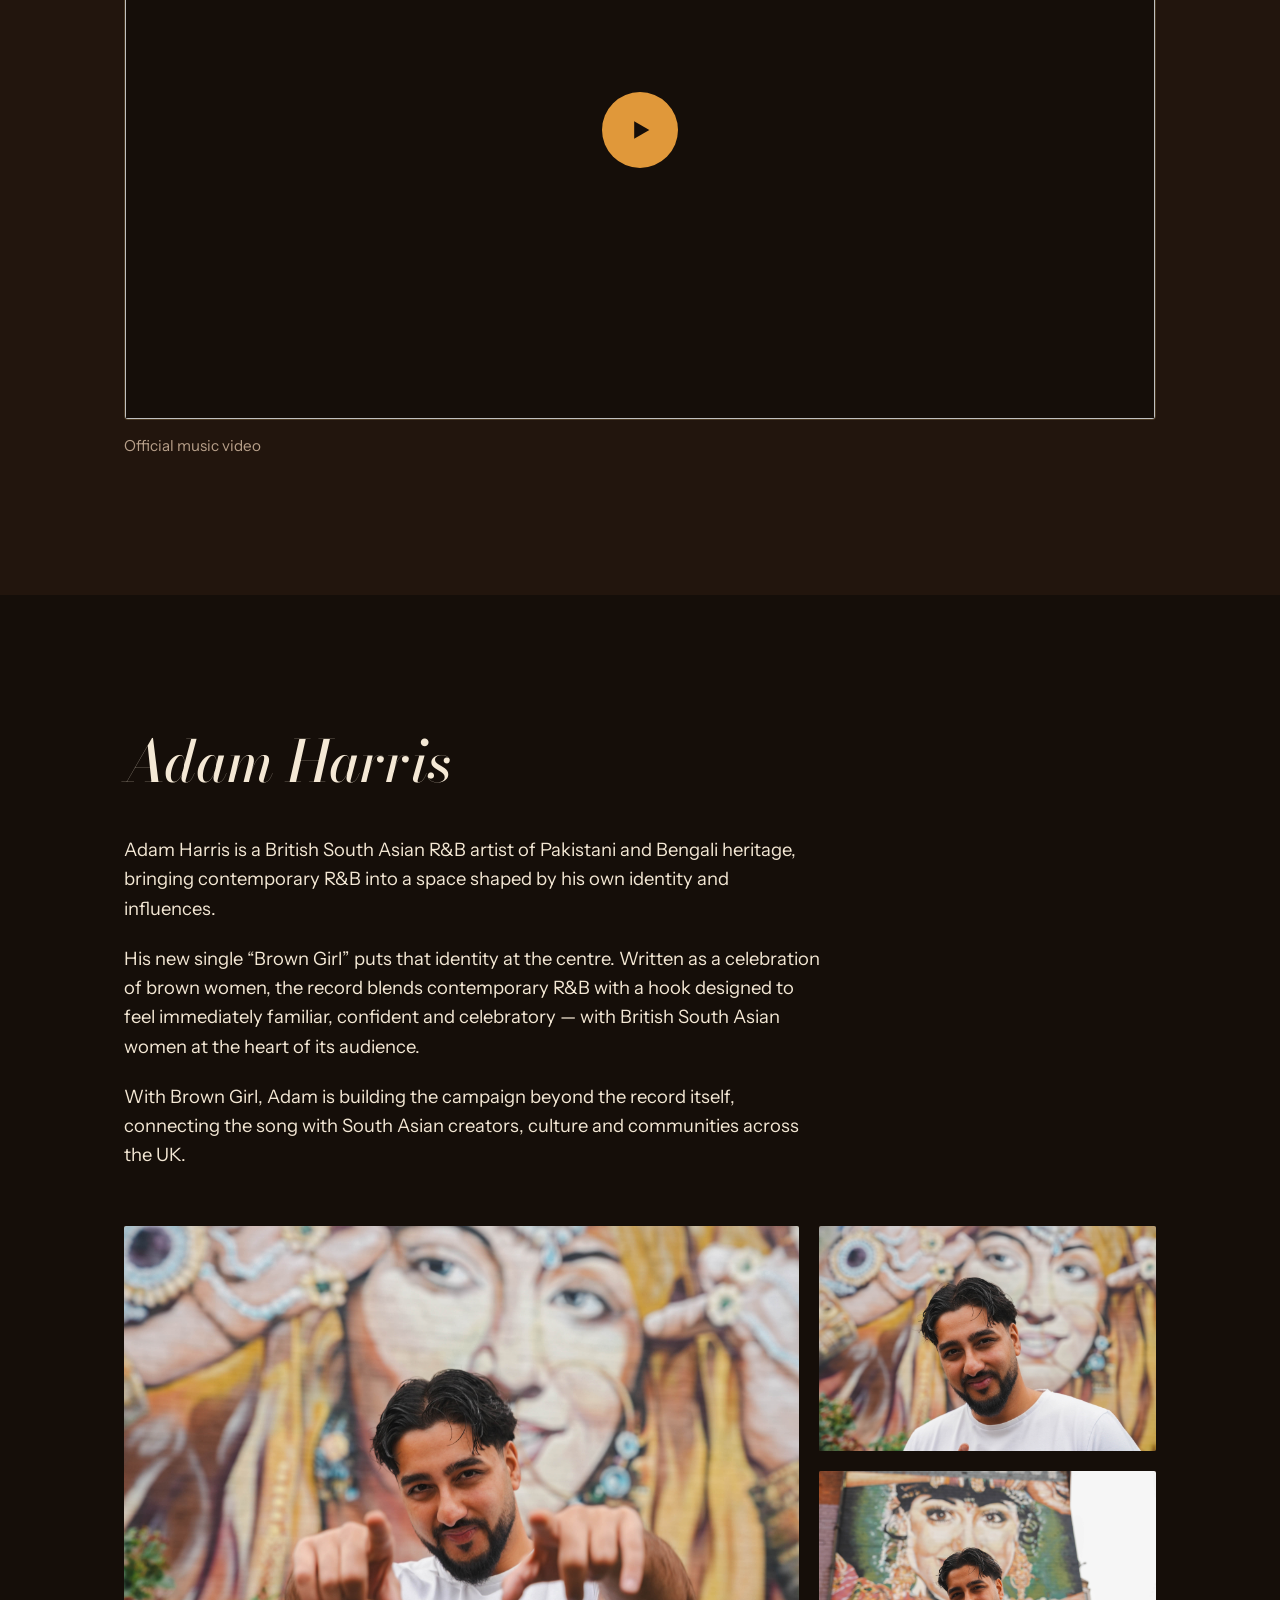
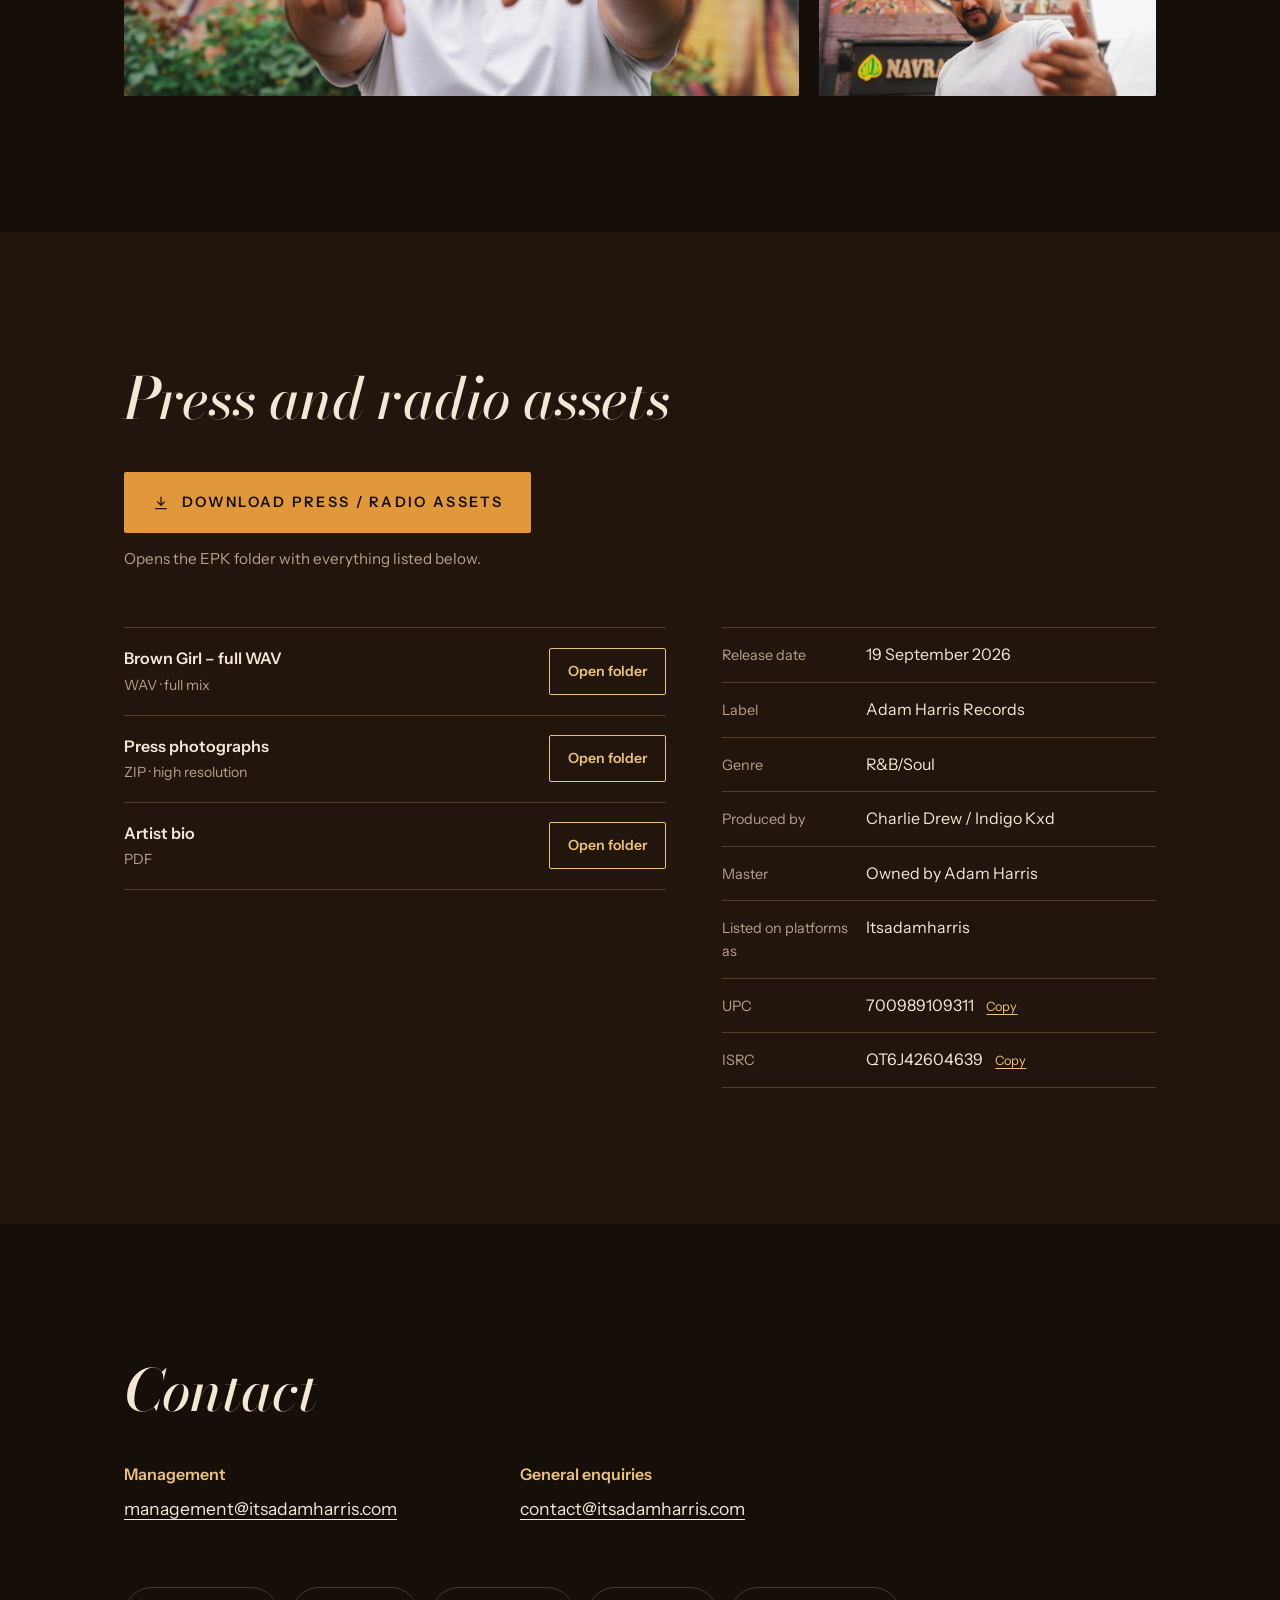
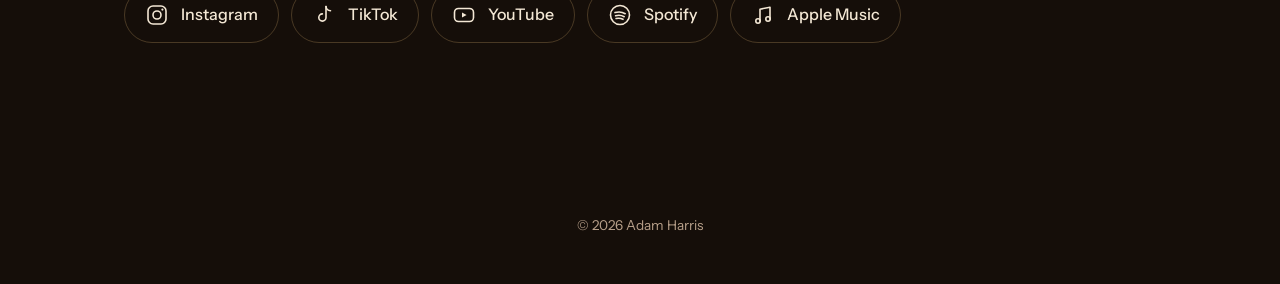
==== commit f2d977a2: "Release dates on discography cards; Brown Girl EPK: official video, Artist of the Week, acoustic Co-" ====
--- a/brown-girl/index.html
+++ b/brown-girl/index.html
@@ -4,11 +4,11 @@
 <meta charset="utf-8">
 <meta name="viewport" content="width=device-width, initial-scale=1, viewport-fit=cover">
 <title>Brown Girl – Adam Harris | Press and radio</title>
-<meta name="description" content="Brown Girl, the new single from UK R&B artist Adam Harris. Listen, watch and download radio and press assets.">
+<meta name="description" content="Brown Girl by UK R&B artist Adam Harris, BBC Asian Network Artist of the Week. Listen, watch the official video and download radio and press assets.">
 <meta name="theme-color" content="#150e09">
 <meta property="og:type" content="music.song">
 <meta property="og:title" content="Brown Girl – Adam Harris">
-<meta property="og:description" content="The new single from UK R&B artist Adam Harris. Out now.">
+<meta property="og:description" content="BBC Asian Network Artist of the Week. The new single from UK R&B artist Adam Harris. Out now.">
 <meta property="og:image" content="https://itsadamharris.com/a22b200c-a807-4ed7-b96b-3365f58b4687.jpeg">
 <meta name="twitter:card" content="summary_large_image">
 
@@ -163,6 +163,7 @@
 .record h2{font-size:clamp(2.2rem,6.5vw,4.2rem);line-height:1.02;margin-bottom:clamp(28px,4vw,48px)}
 .record p{max-width:56ch;font-size:1.15rem;color:var(--cream)}
 .record p+p{margin-top:1.1em;color:var(--muted);font-size:1rem}
+.record p a{color:var(--cream);text-decoration:underline;text-underline-offset:3px}
 
 /* ---------- WATCH ---------- */
 .frame{position:relative;aspect-ratio:16/9;background:var(--ink);border:1px solid var(--line);border-radius:4px;overflow:hidden}
@@ -289,6 +290,15 @@
   </div>
 </section>
 
+<!-- ============ RECOGNITION ============ -->
+<section id="recognition" class="record">
+  <div class="wrap">
+    <h2>BBC Asian Network Artist of the Week.</h2>
+    <p>Brown Girl was Adam Harris’s BBC Asian Network Artist of the Week from 9 November 2026, with an interview on BBC Introducing on Asian Network. The single has also had radio support from Sabras Radio, 2Funky, Switch Radio and Amazing Radio.</p>
+    <p>An acoustic version, Brown Girl (Acoustic), was released on 30 October 2026: <a href="https://open.spotify.com/track/7gCsZPCeeyeWgW12YnykNP" target="_blank" rel="noopener">Spotify</a>, <a href="https://music.apple.com/gb/album/brown-girl-acoustic/6825090264?i=6825090265" target="_blank" rel="noopener">Apple Music</a>, <a href="https://www.youtube.com/watch?v=Qf7YXjgMY2g" target="_blank" rel="noopener">YouTube</a>.</p>
+  </div>
+</section>
+
 <!-- ============ WATCH ============ -->
 <section id="watch" class="tone">
   <div class="wrap">
@@ -362,13 +372,13 @@
   stream: {
     spotify: 'https://open.spotify.com/track/025qrNTkvyTbIXixRSaB6y',
     apple: 'https://music.apple.com/gb/album/brown-girl/6809126735?i=6809126738',
-    youtube: 'https://youtu.be/HT2n5pICFI4'
+    youtube: 'https://www.youtube.com/watch?v=AJkTZjeznbM'
   },
 
   video: {
-    youtubeId: 'HT2n5pICFI4',                  // full song for now; swap for the official video later
-    official: false,                           // set true when the official video is live
-    label: 'Brown Girl – full song'            // caption under the video (song only until the official video is out)
+    youtubeId: 'AJkTZjeznbM',                  // official music video
+    official: true,
+    label: 'Official music video'
   },
 
   photos: [
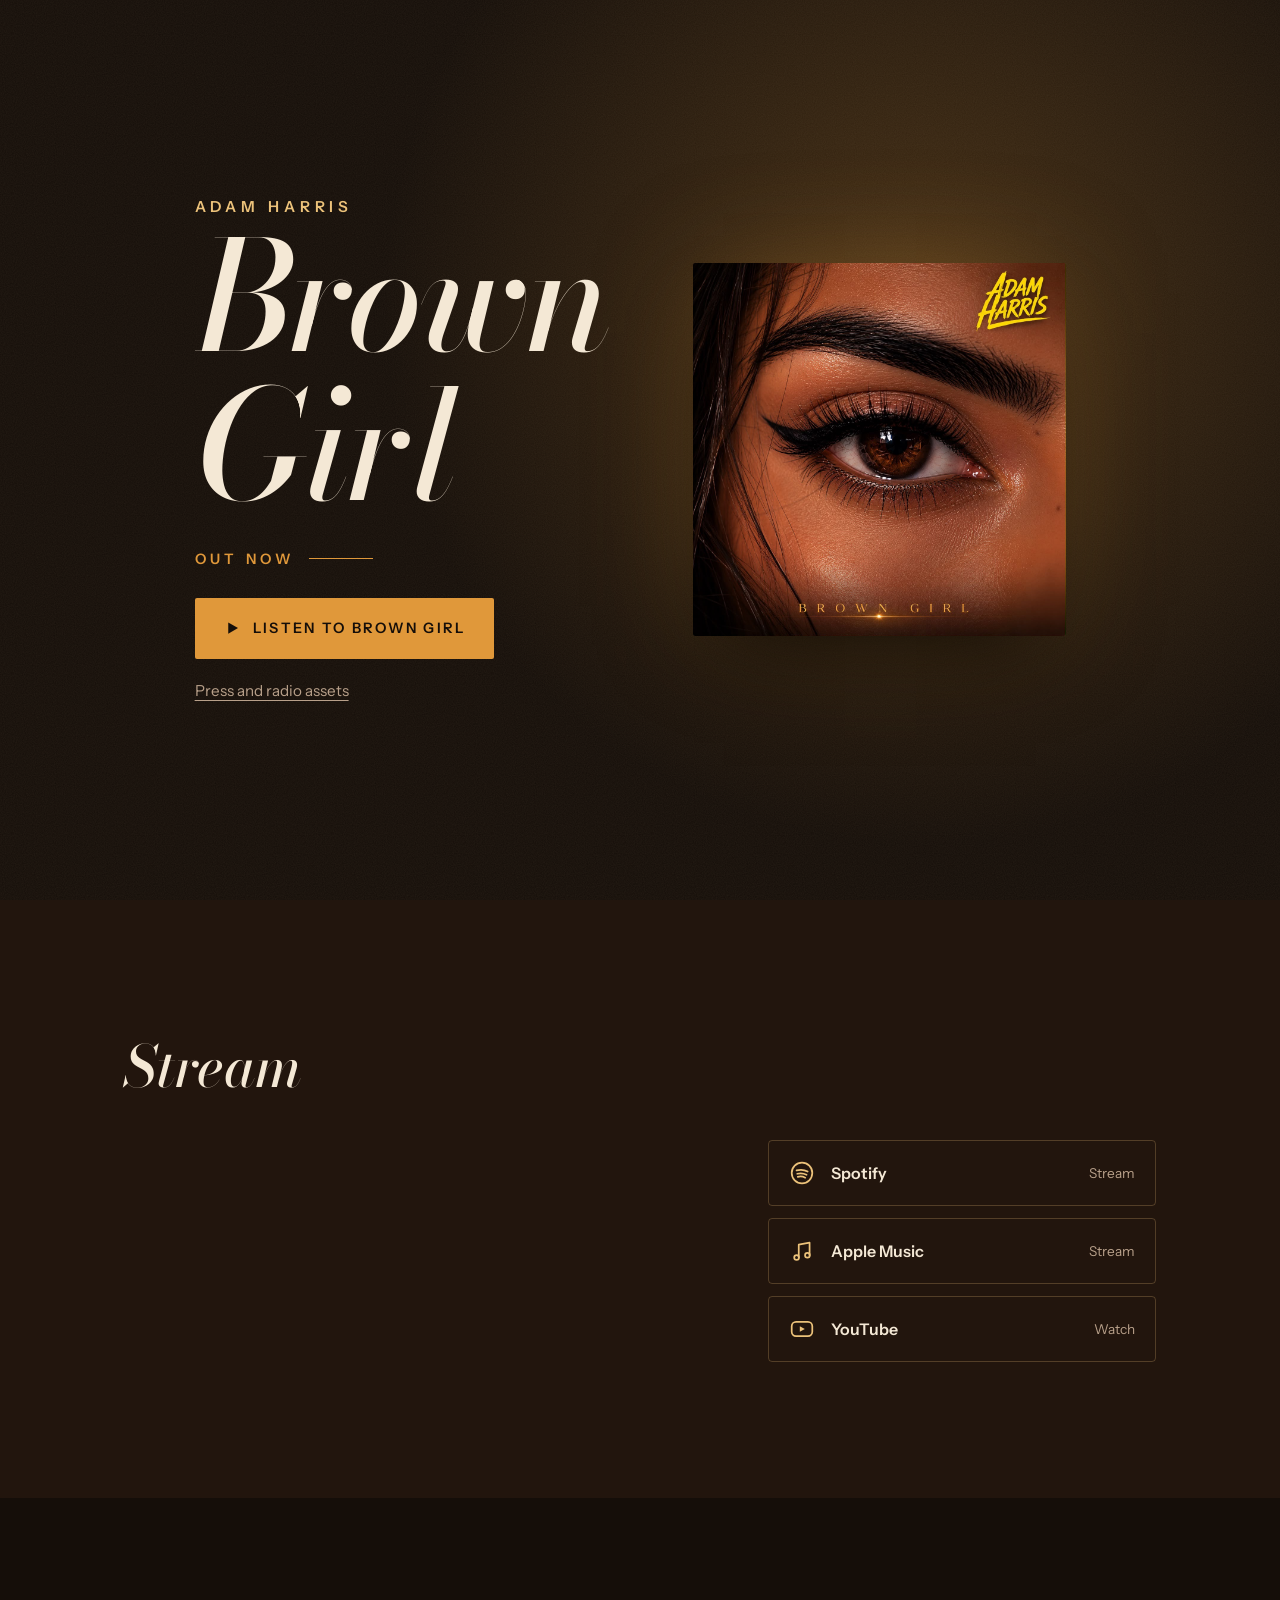
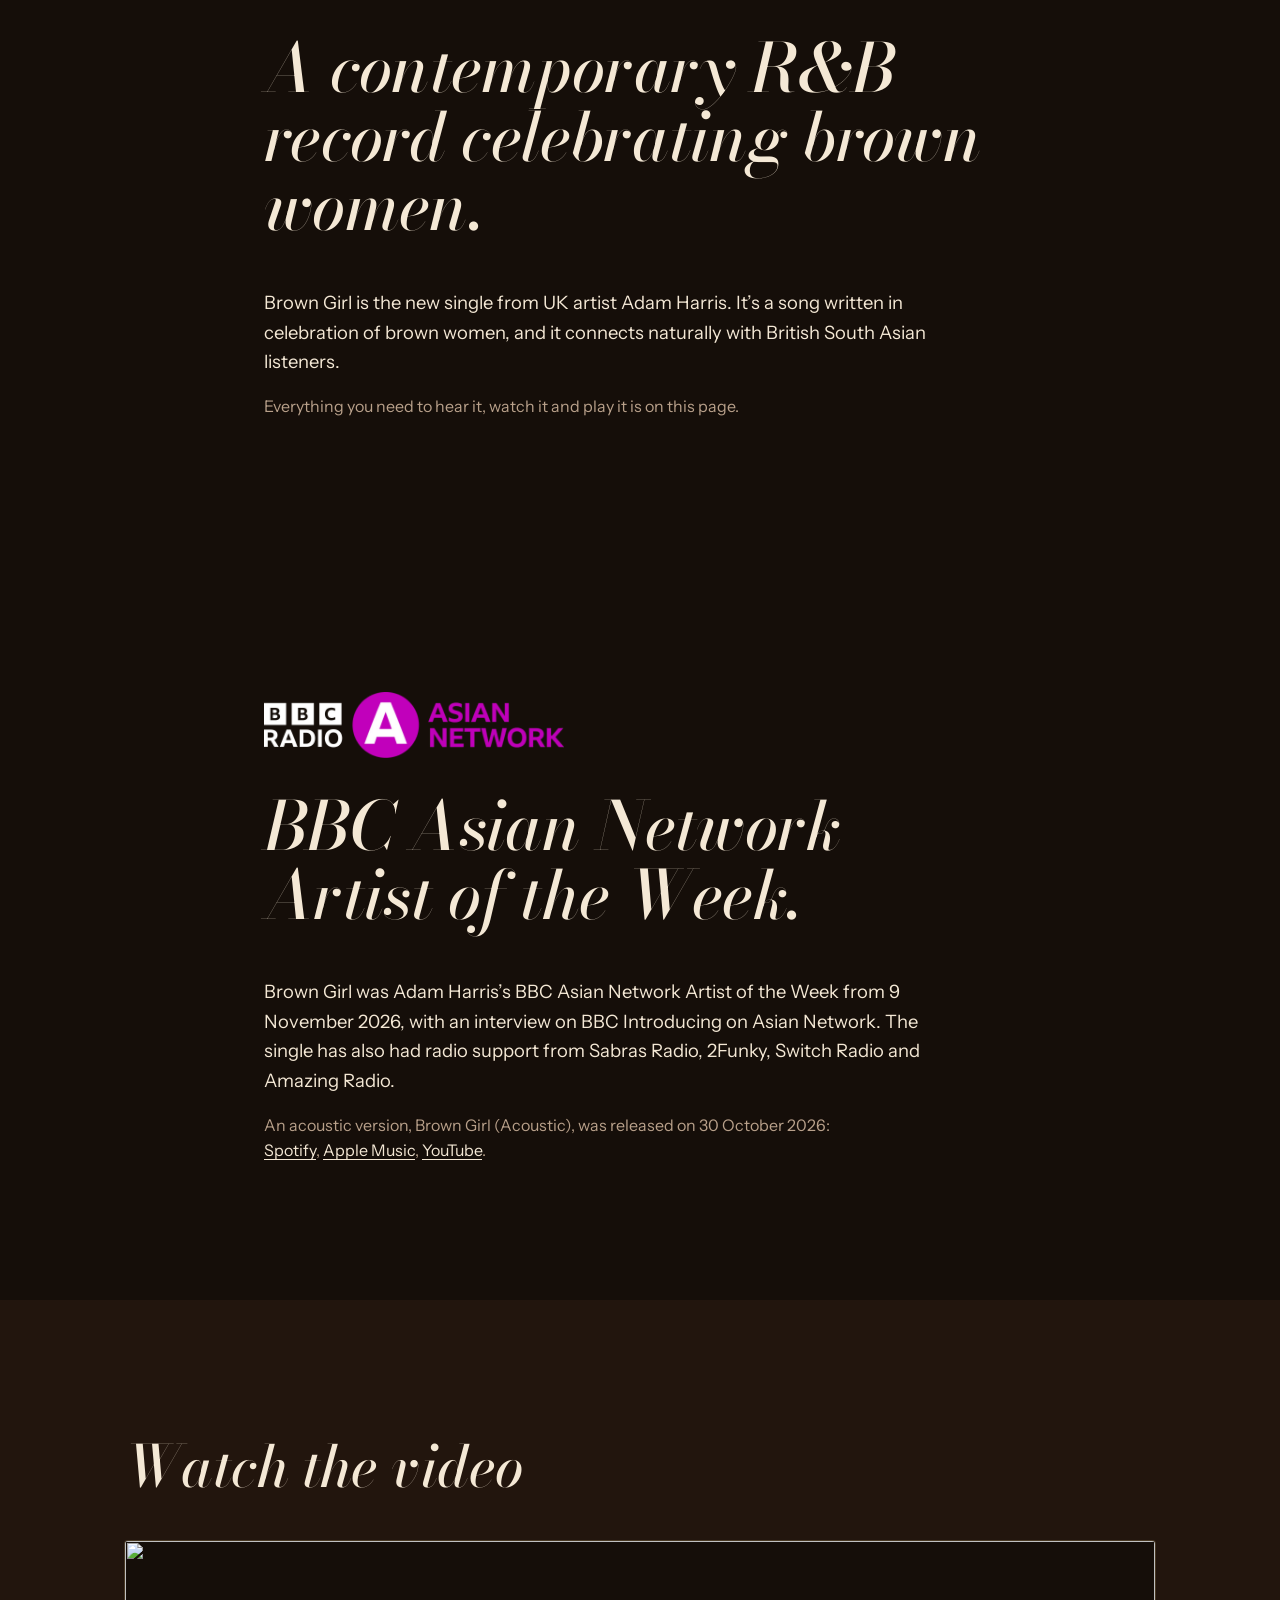
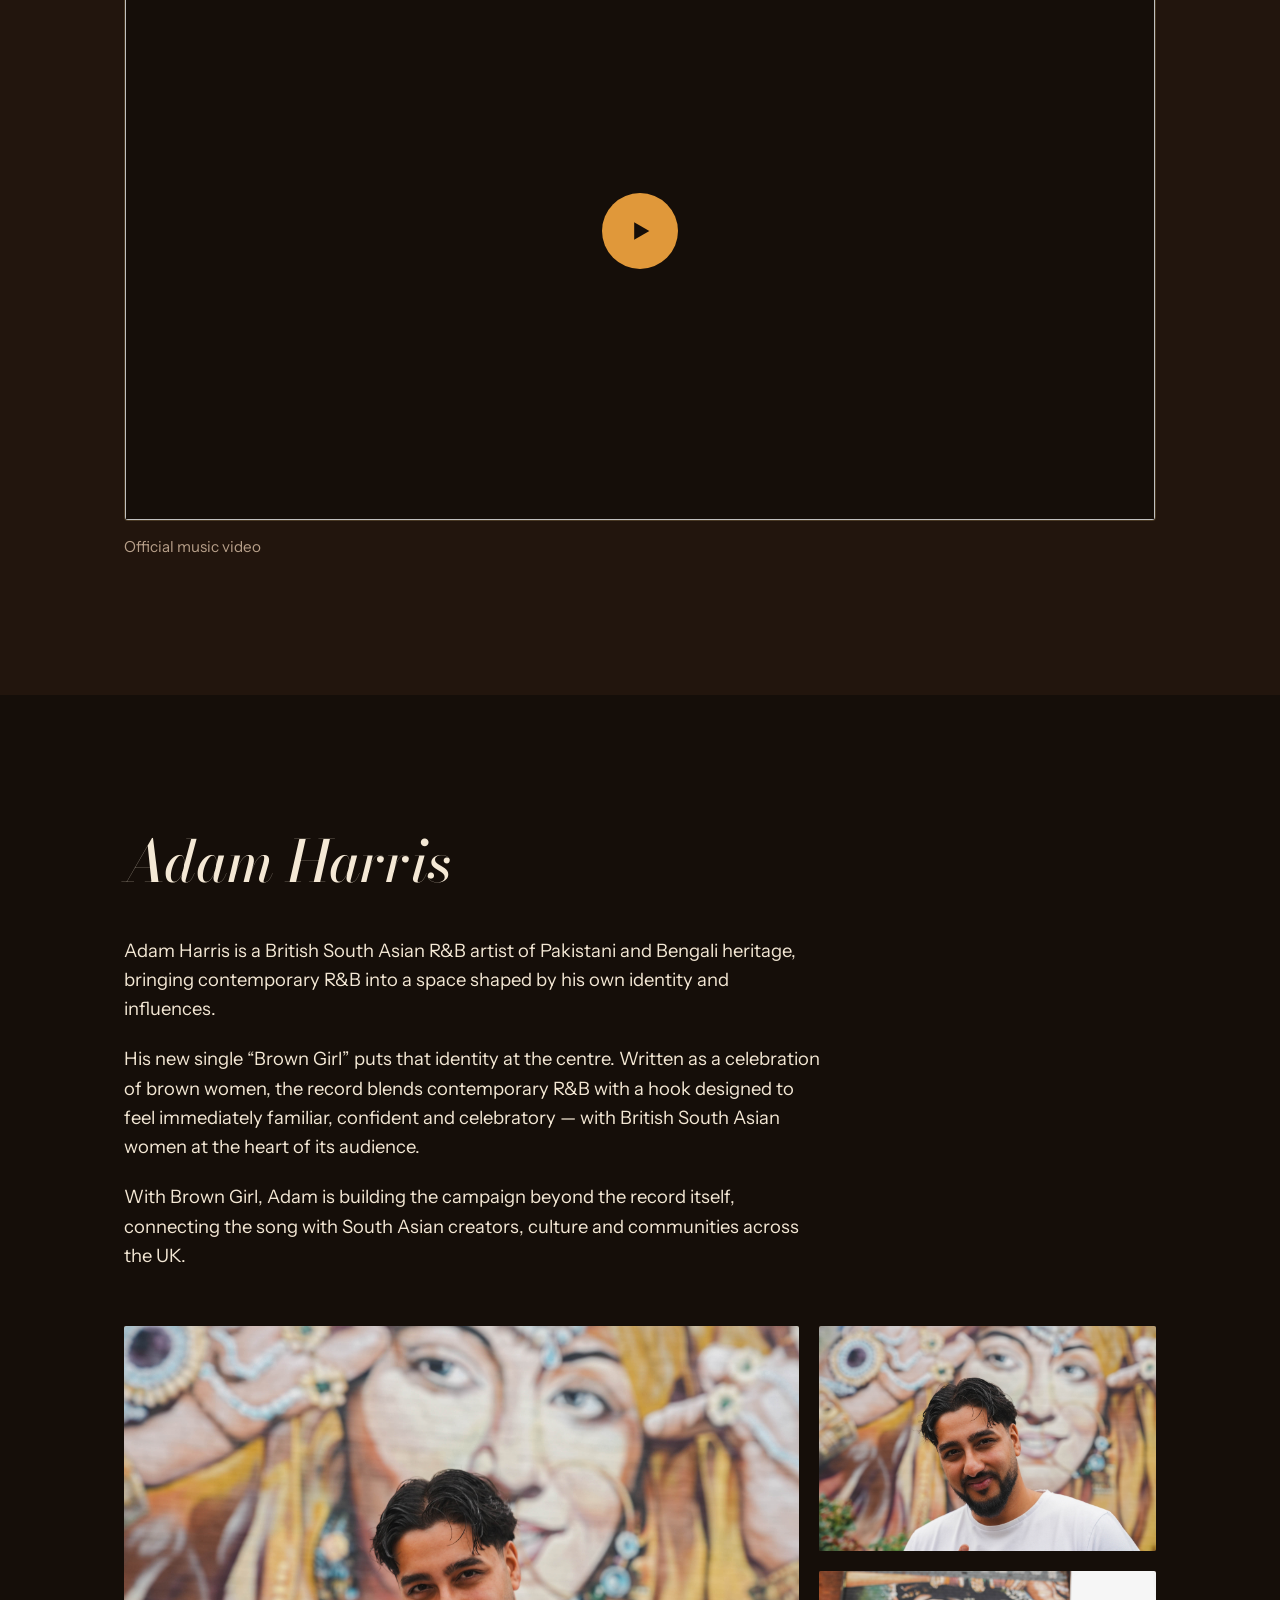
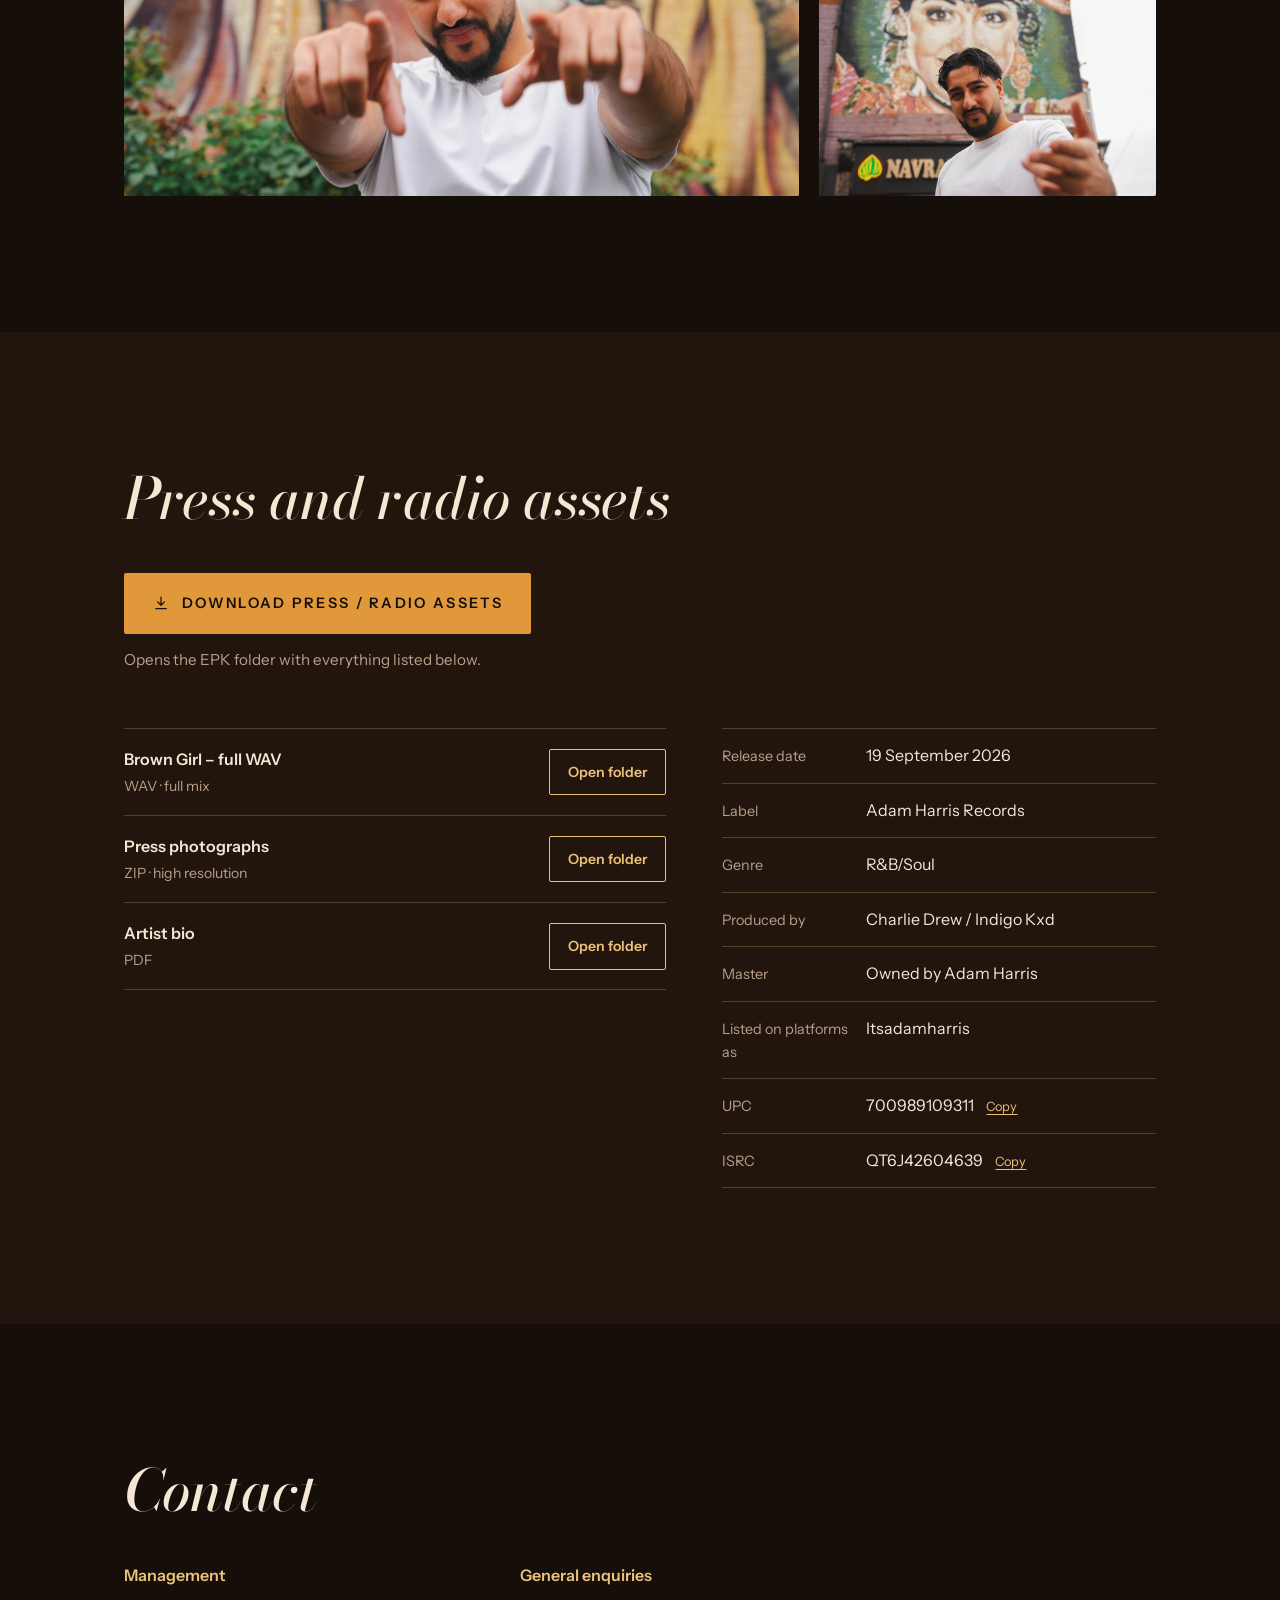
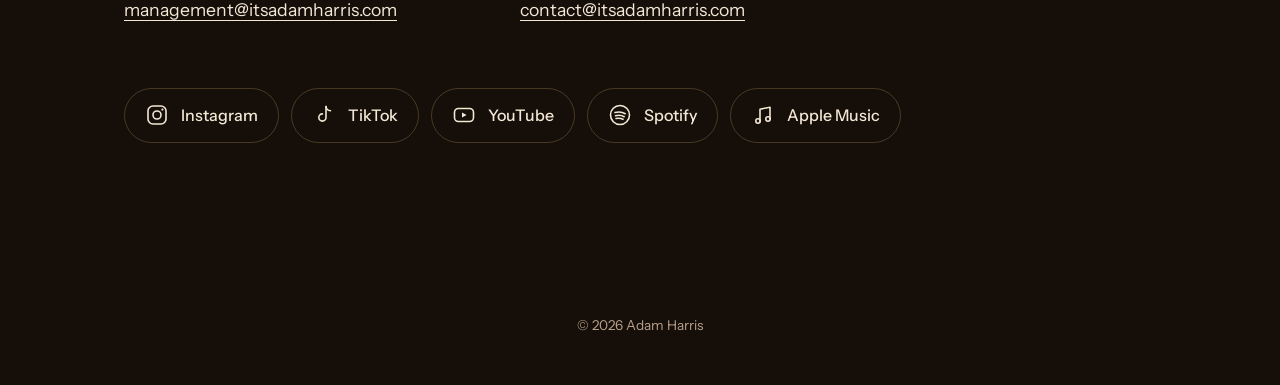
==== commit e2029494: "Brown Girl EPK: BBC Asian Network logo in recognition section Co-Authored-By: Claude Sonnet 5.5 <nor" ====
--- a/brown-girl/index.html
+++ b/brown-girl/index.html
@@ -163,6 +163,7 @@
 .record h2{font-size:clamp(2.2rem,6.5vw,4.2rem);line-height:1.02;margin-bottom:clamp(28px,4vw,48px)}
 .record p{max-width:56ch;font-size:1.15rem;color:var(--cream)}
 .record p+p{margin-top:1.1em;color:var(--muted);font-size:1rem}
+.record .bbc-logo{display:block;width:min(300px,72vw);height:auto;margin:0 0 clamp(22px,3.5vw,34px)}
 .record p a{color:var(--cream);text-decoration:underline;text-underline-offset:3px}
 
 /* ---------- WATCH ---------- */
@@ -293,6 +294,7 @@
 <!-- ============ RECOGNITION ============ -->
 <section id="recognition" class="record">
   <div class="wrap">
+    <img class="bbc-logo" src="../assets/logo/bbc-asian-network.png" alt="BBC Radio Asian Network" width="1280" height="284">
     <h2>BBC Asian Network Artist of the Week.</h2>
     <p>Brown Girl was Adam Harris’s BBC Asian Network Artist of the Week from 9 November 2026, with an interview on BBC Introducing on Asian Network. The single has also had radio support from Sabras Radio, 2Funky, Switch Radio and Amazing Radio.</p>
     <p>An acoustic version, Brown Girl (Acoustic), was released on 30 October 2026: <a href="https://open.spotify.com/track/7gCsZPCeeyeWgW12YnykNP" target="_blank" rel="noopener">Spotify</a>, <a href="https://music.apple.com/gb/album/brown-girl-acoustic/6825090264?i=6825090265" target="_blank" rel="noopener">Apple Music</a>, <a href="https://www.youtube.com/watch?v=Qf7YXjgMY2g" target="_blank" rel="noopener">YouTube</a>.</p>
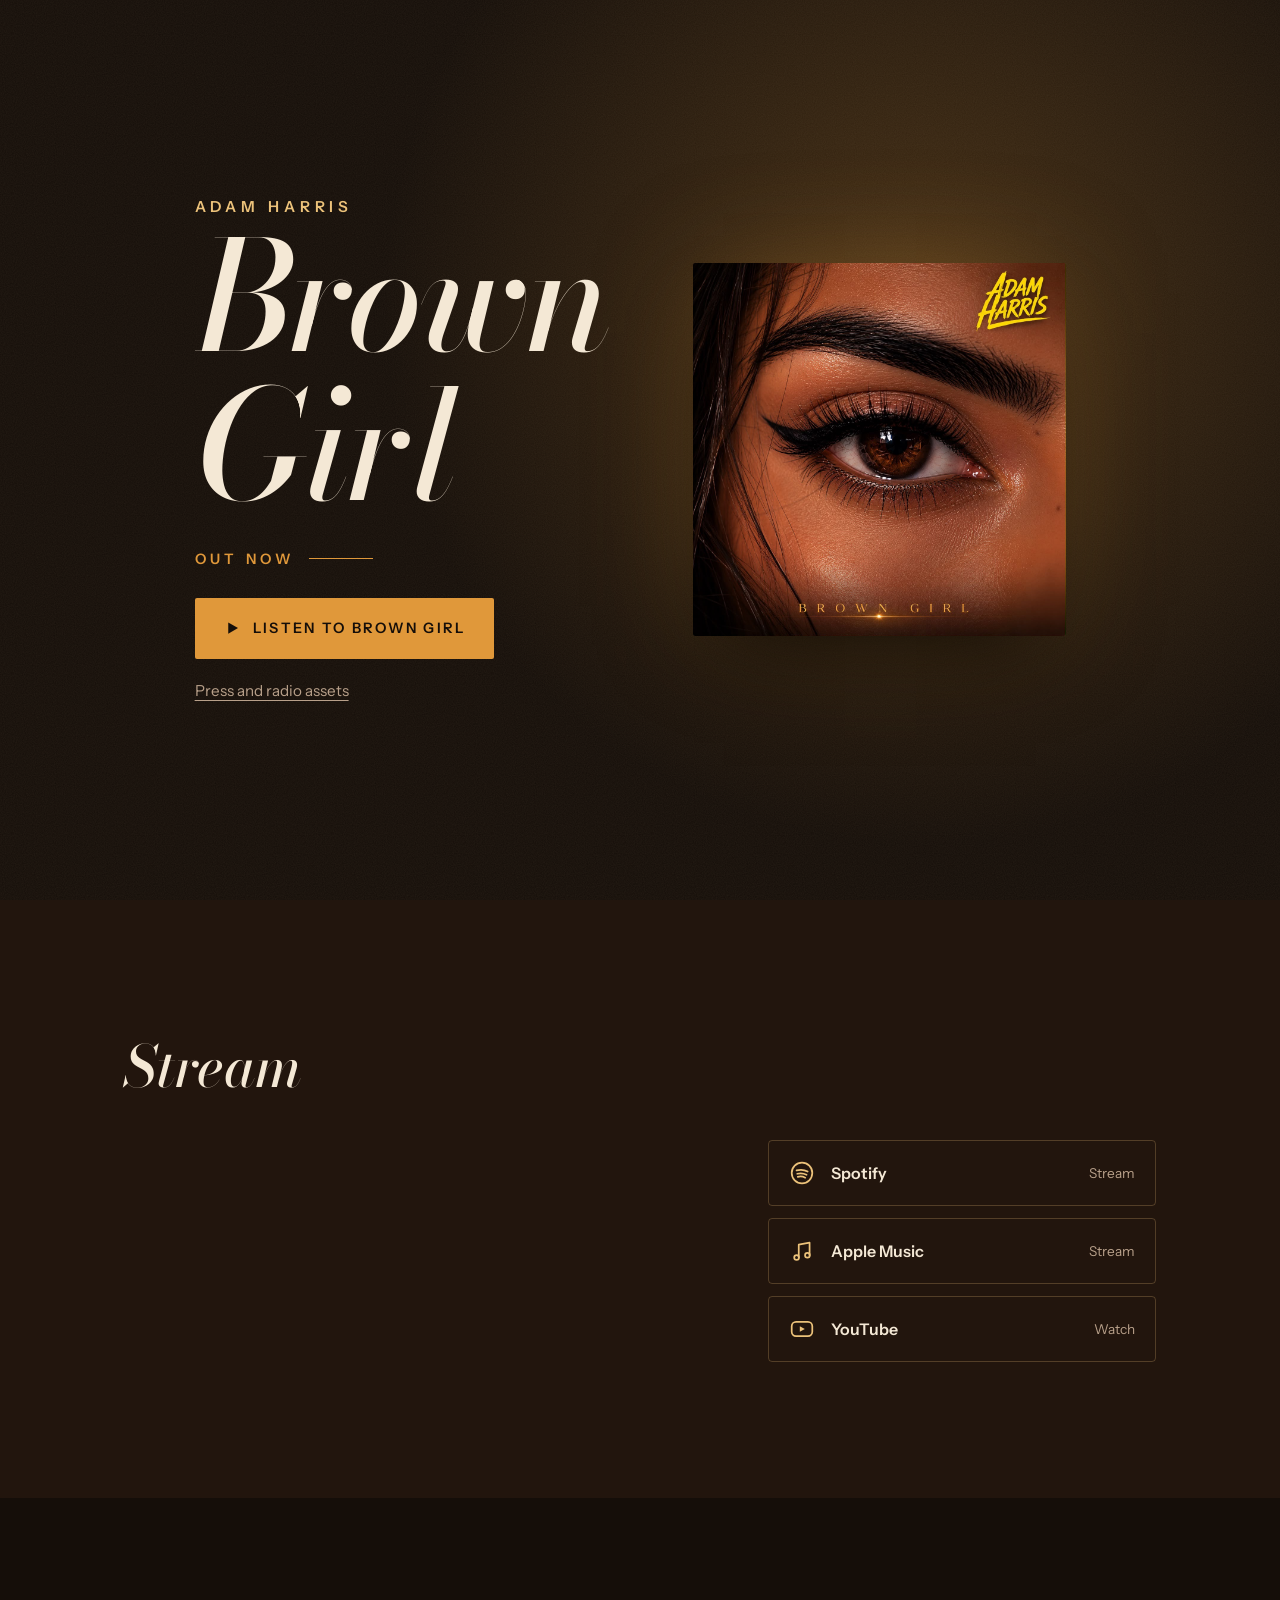
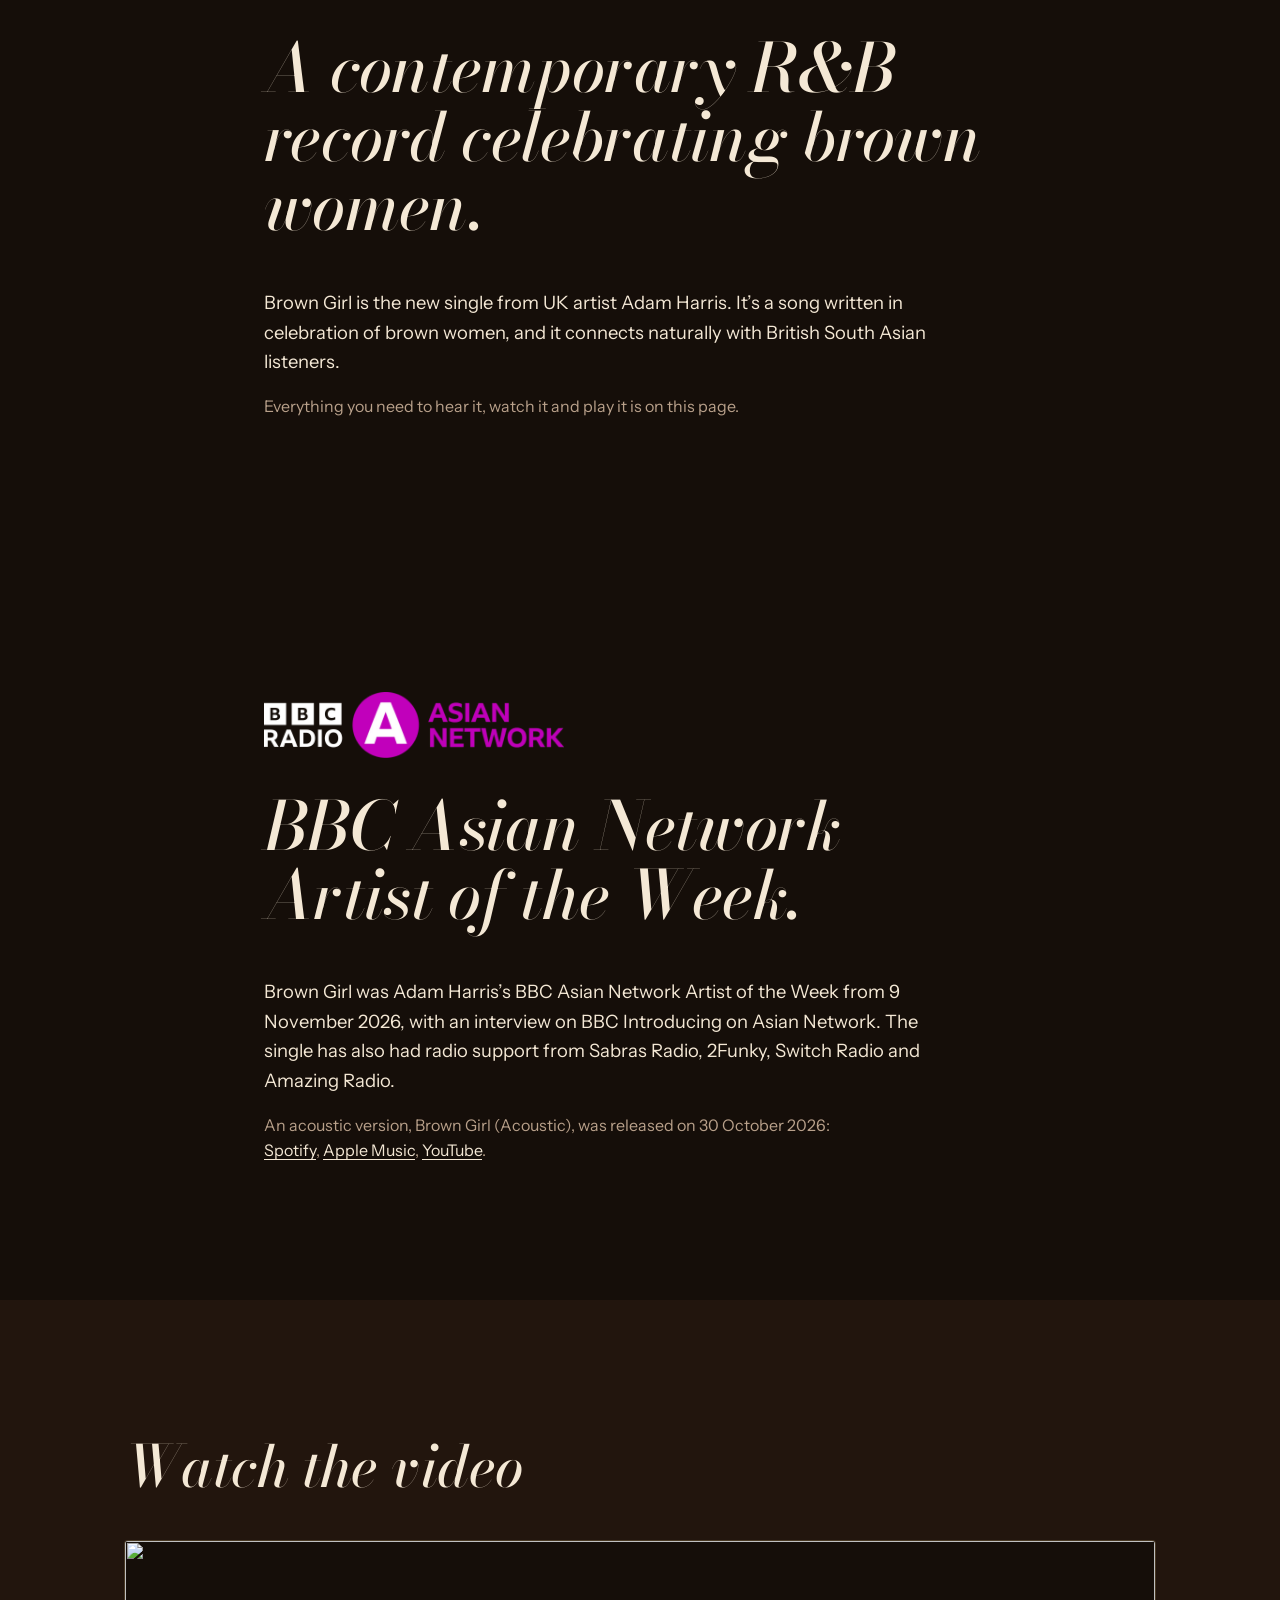
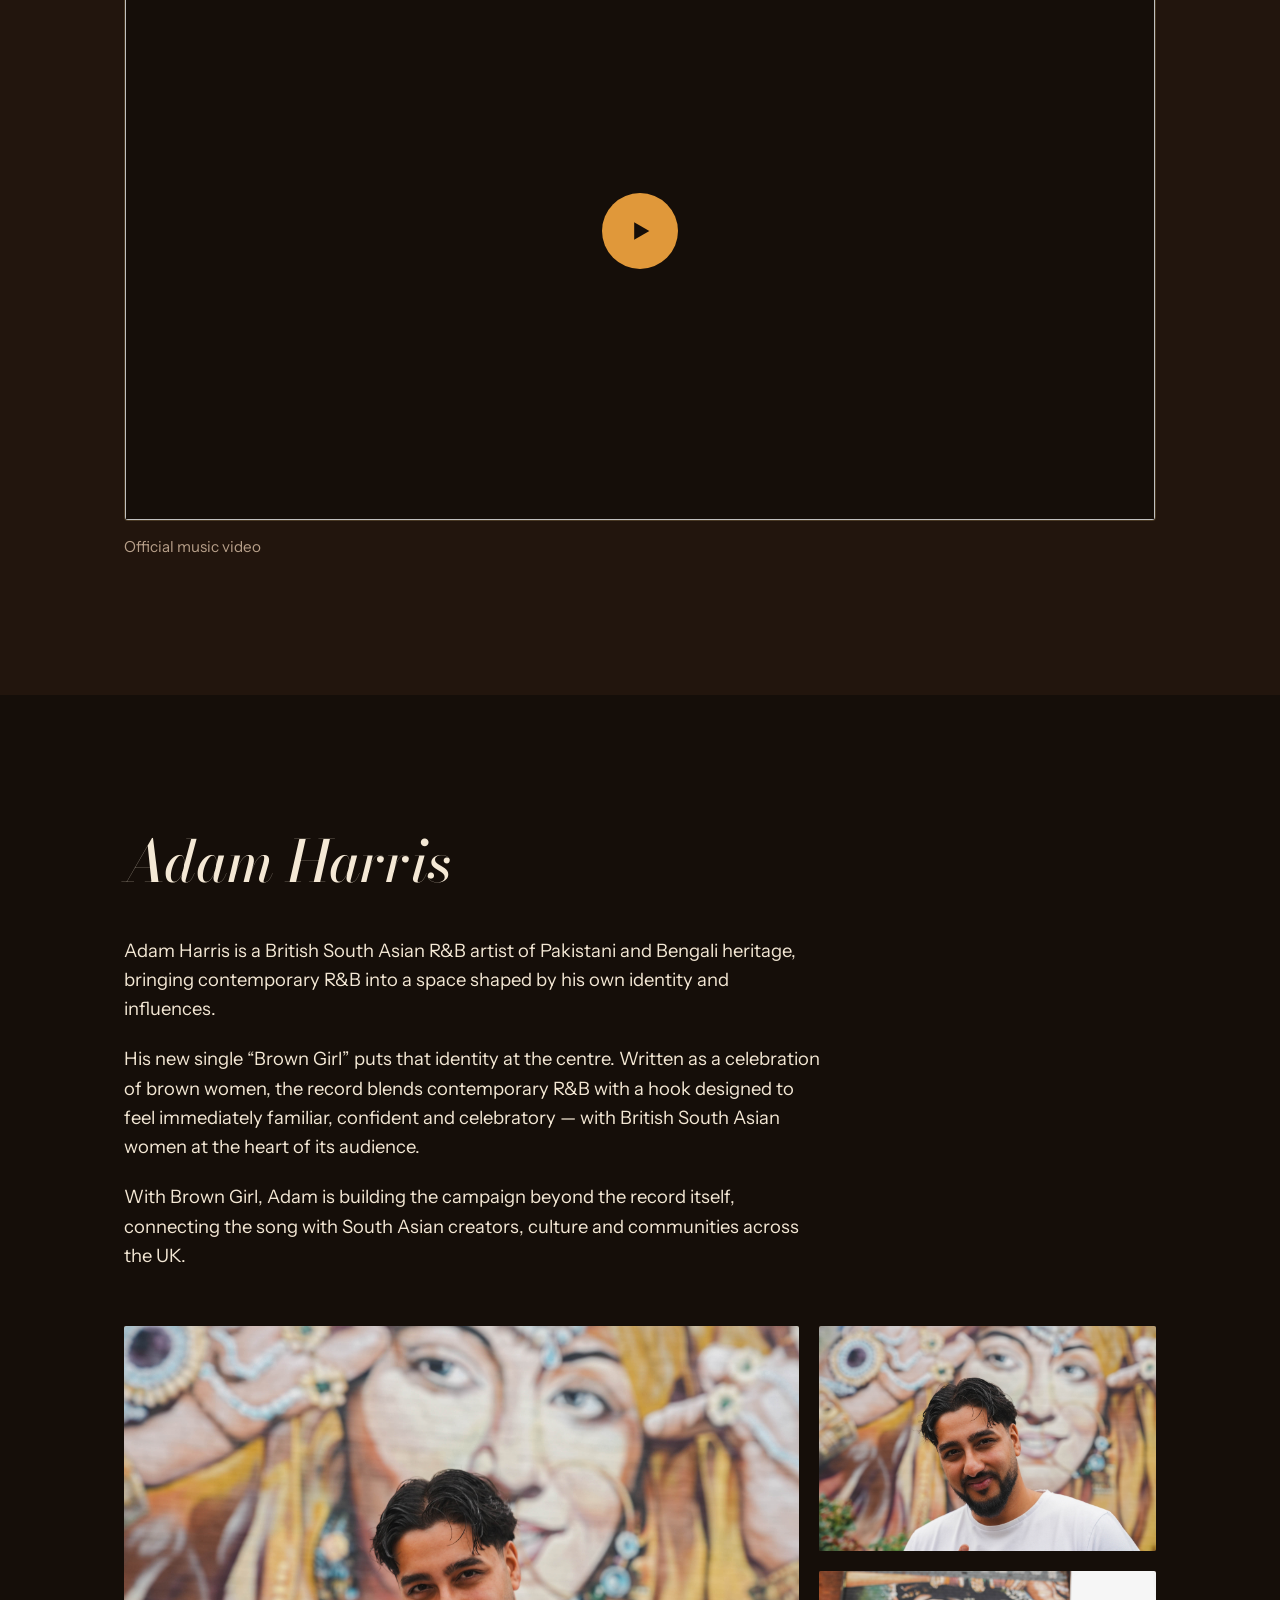
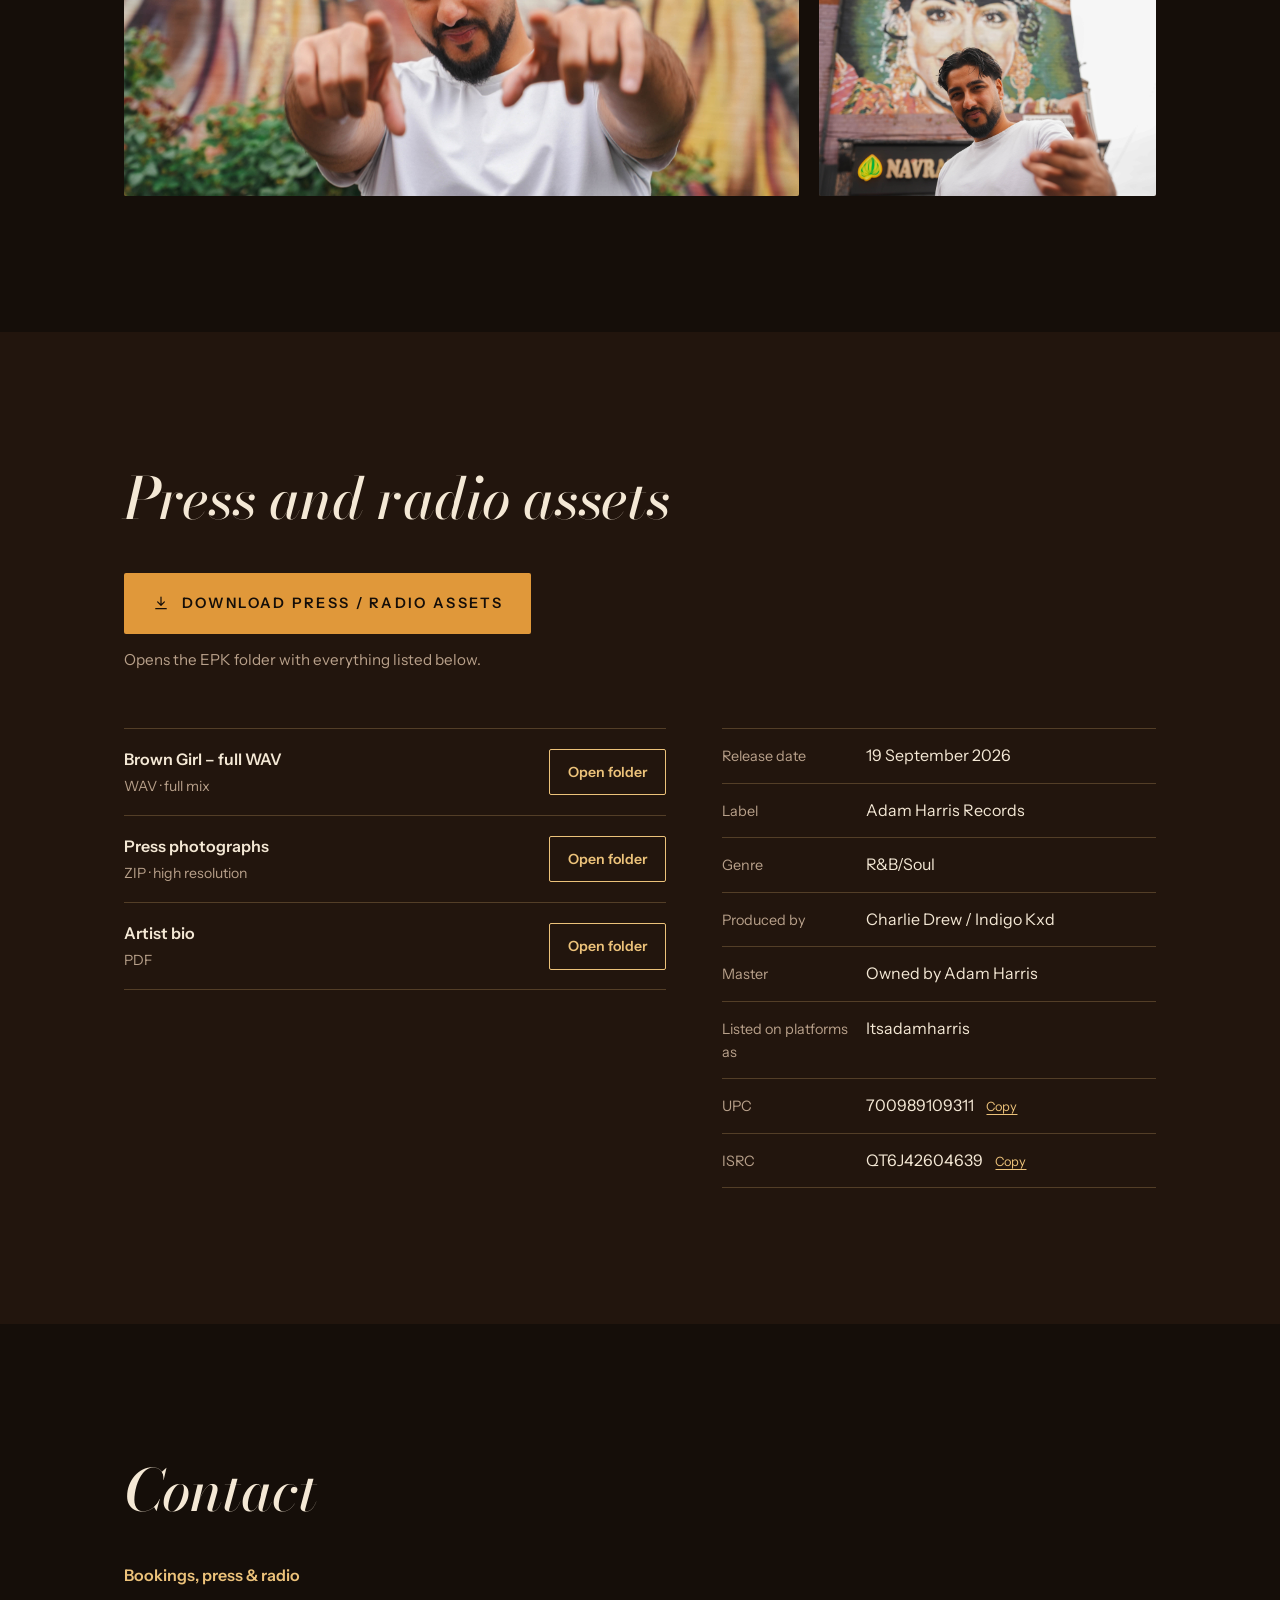
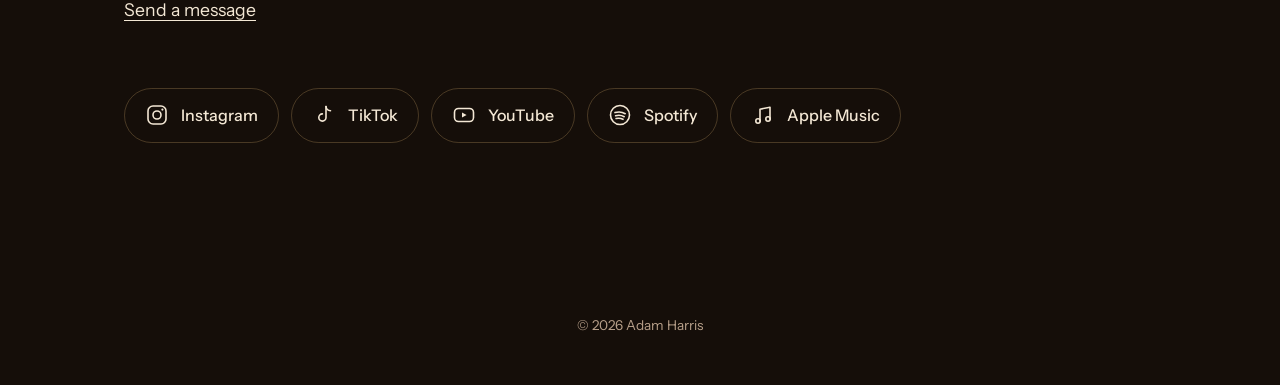
==== commit 16adff0d: "Contact form (Formspree); remove all email addresses from the site Co-Authored-By: Claude Sonnet 5.5" ====
--- a/brown-girl/index.html
+++ b/brown-girl/index.html
@@ -346,7 +346,7 @@
 <section id="contact">
   <div class="wrap">
     <h2>Contact</h2>
-    <div class="contacts" id="contacts"></div>
+    <div class="contacts"><div class="contact"><h3>Bookings, press &amp; radio</h3><a href="/#contact">Send a message</a></div></div>
     <ul class="socials">
       <li><a class="social" data-social="instagram"><svg class="ico" data-icon="instagram" viewBox="0 0 24 24" aria-hidden="true"></svg>Instagram</a></li>
       <li><a class="social" data-social="tiktok"><svg class="ico" data-icon="tiktok" viewBox="0 0 24 24" aria-hidden="true"></svg>TikTok</a></li>
@@ -407,11 +407,6 @@
     displayName: 'Itsadamharris',
     writers: '', duration: '', explicit: '', bpmKey: ''
   },
-
-  contacts: [
-    { role: 'Management',        name: '', email: 'management@itsadamharris.com', phone: '' },
-    { role: 'General enquiries', name: '', email: 'contact@itsadamharris.com',    phone: '' }
-  ],
 
   social: {
     instagram: 'https://www.instagram.com/its.adamharris',
@@ -626,19 +621,6 @@
   });
 })();
 
-/* ---------- Contacts ---------- */
-(() => {
-  const box = $('#contacts');
-  CONFIG.contacts.forEach(c => {
-    const el = h('div', { class: 'contact' }, h('h3', { text: c.role }));
-    if (c.name) el.append(h('p', { text: c.name }));
-    el.append(c.email
-      ? h('a', { href: 'mailto:' + c.email + '?subject=' + encodeURIComponent('Brown Girl – Adam Harris'), text: c.email })
-      : h('p', {}, ph('[Email address]')));
-    if (c.phone) el.append(h('a', { href: 'tel:' + c.phone.replace(/[^+\d]/g, ''), text: c.phone }));
-    box.append(el);
-  });
-})();
 </script>
   <!-- Cloudflare Web Analytics --><script type='module' src='https://static.cloudflareinsights.com/beacon.min.js' data-cf-beacon='{"token": "bf2f2bf3682e46ae8aa65f4b605b2761"}'></script><!-- End Cloudflare Web Analytics -->
 </body>
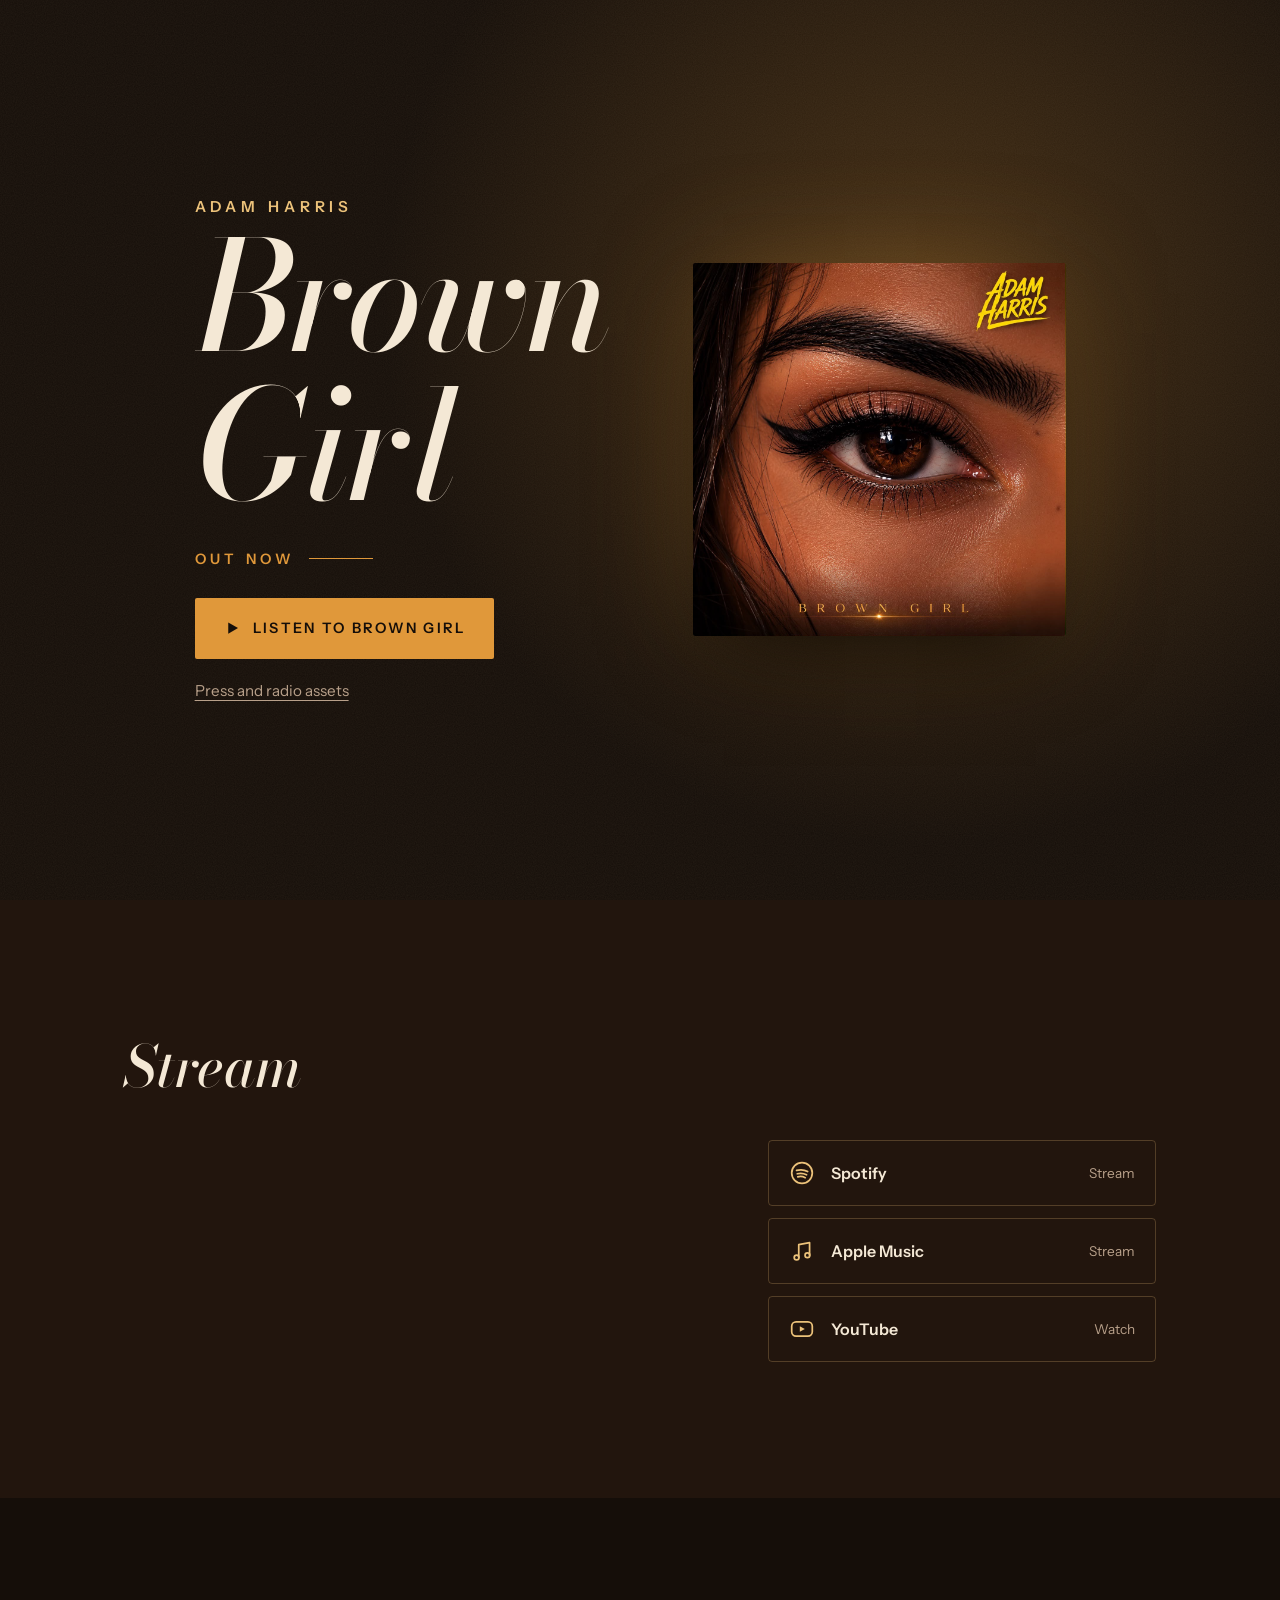
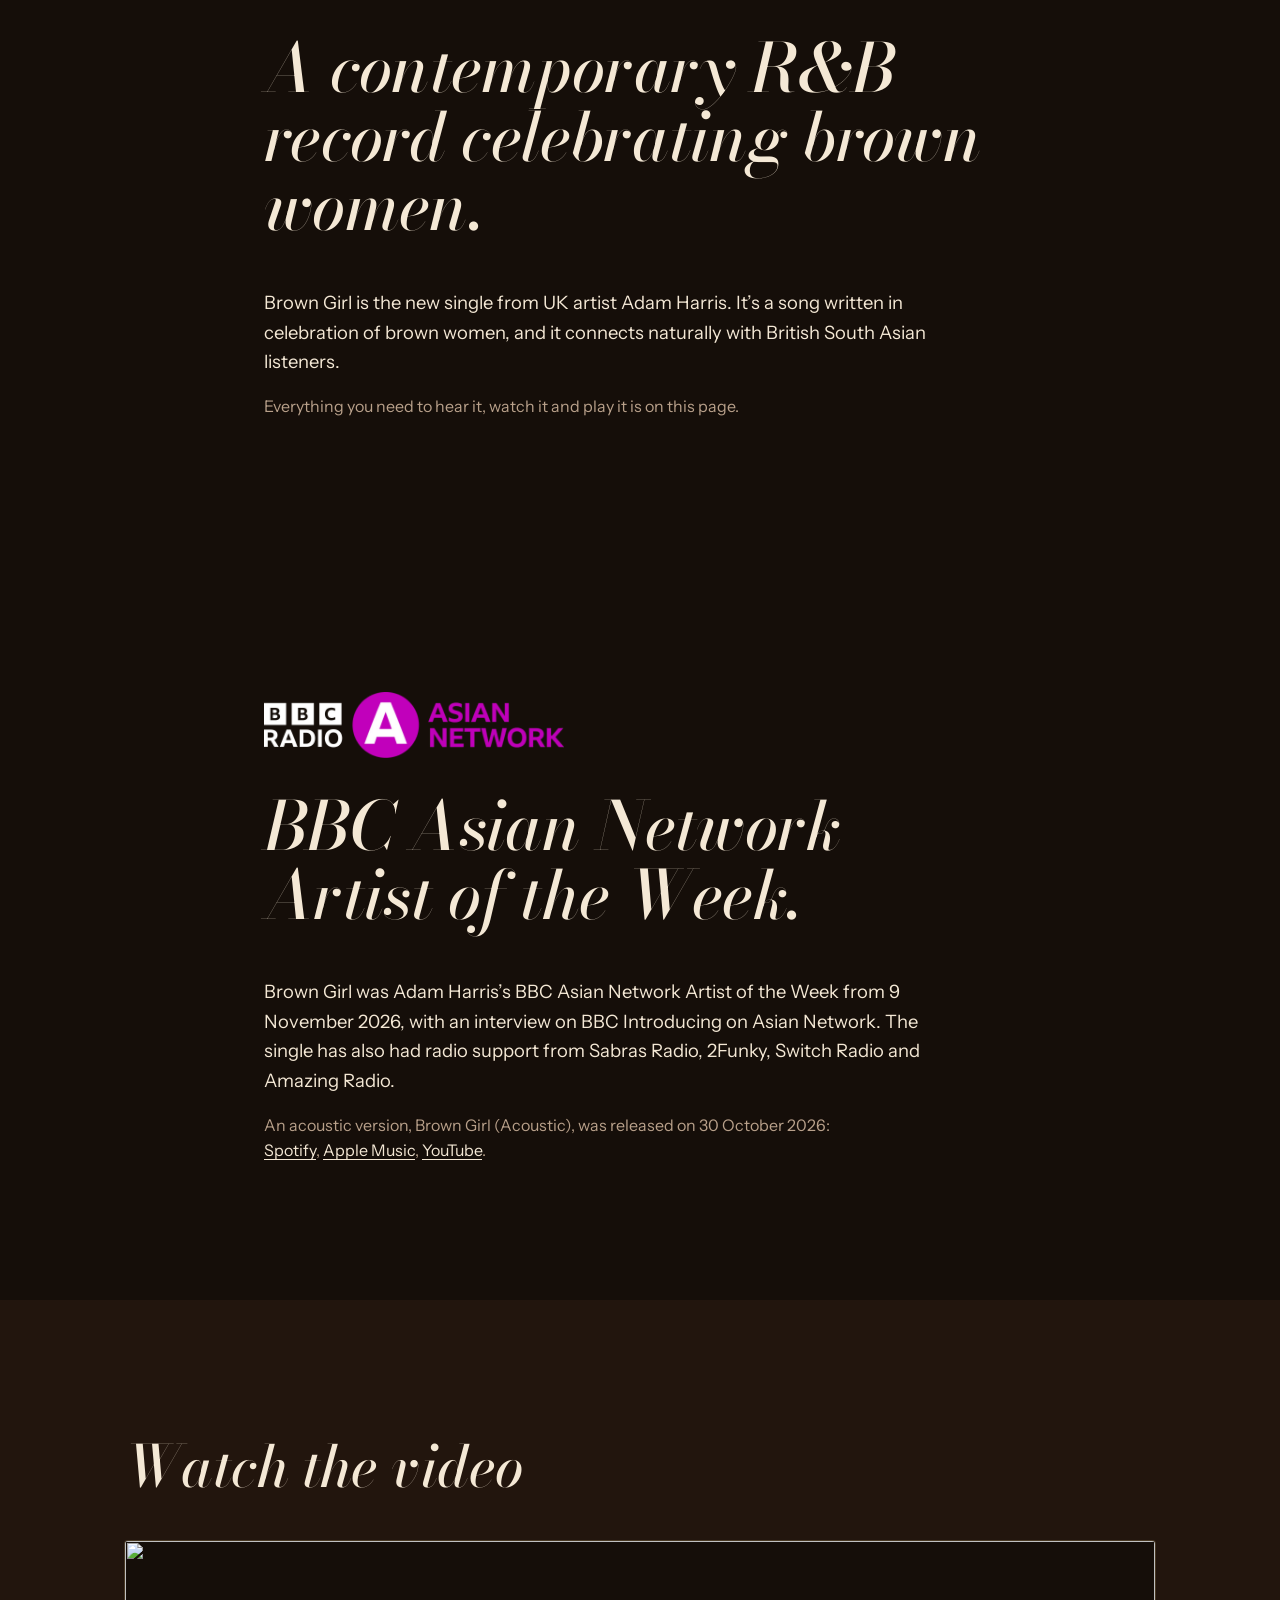
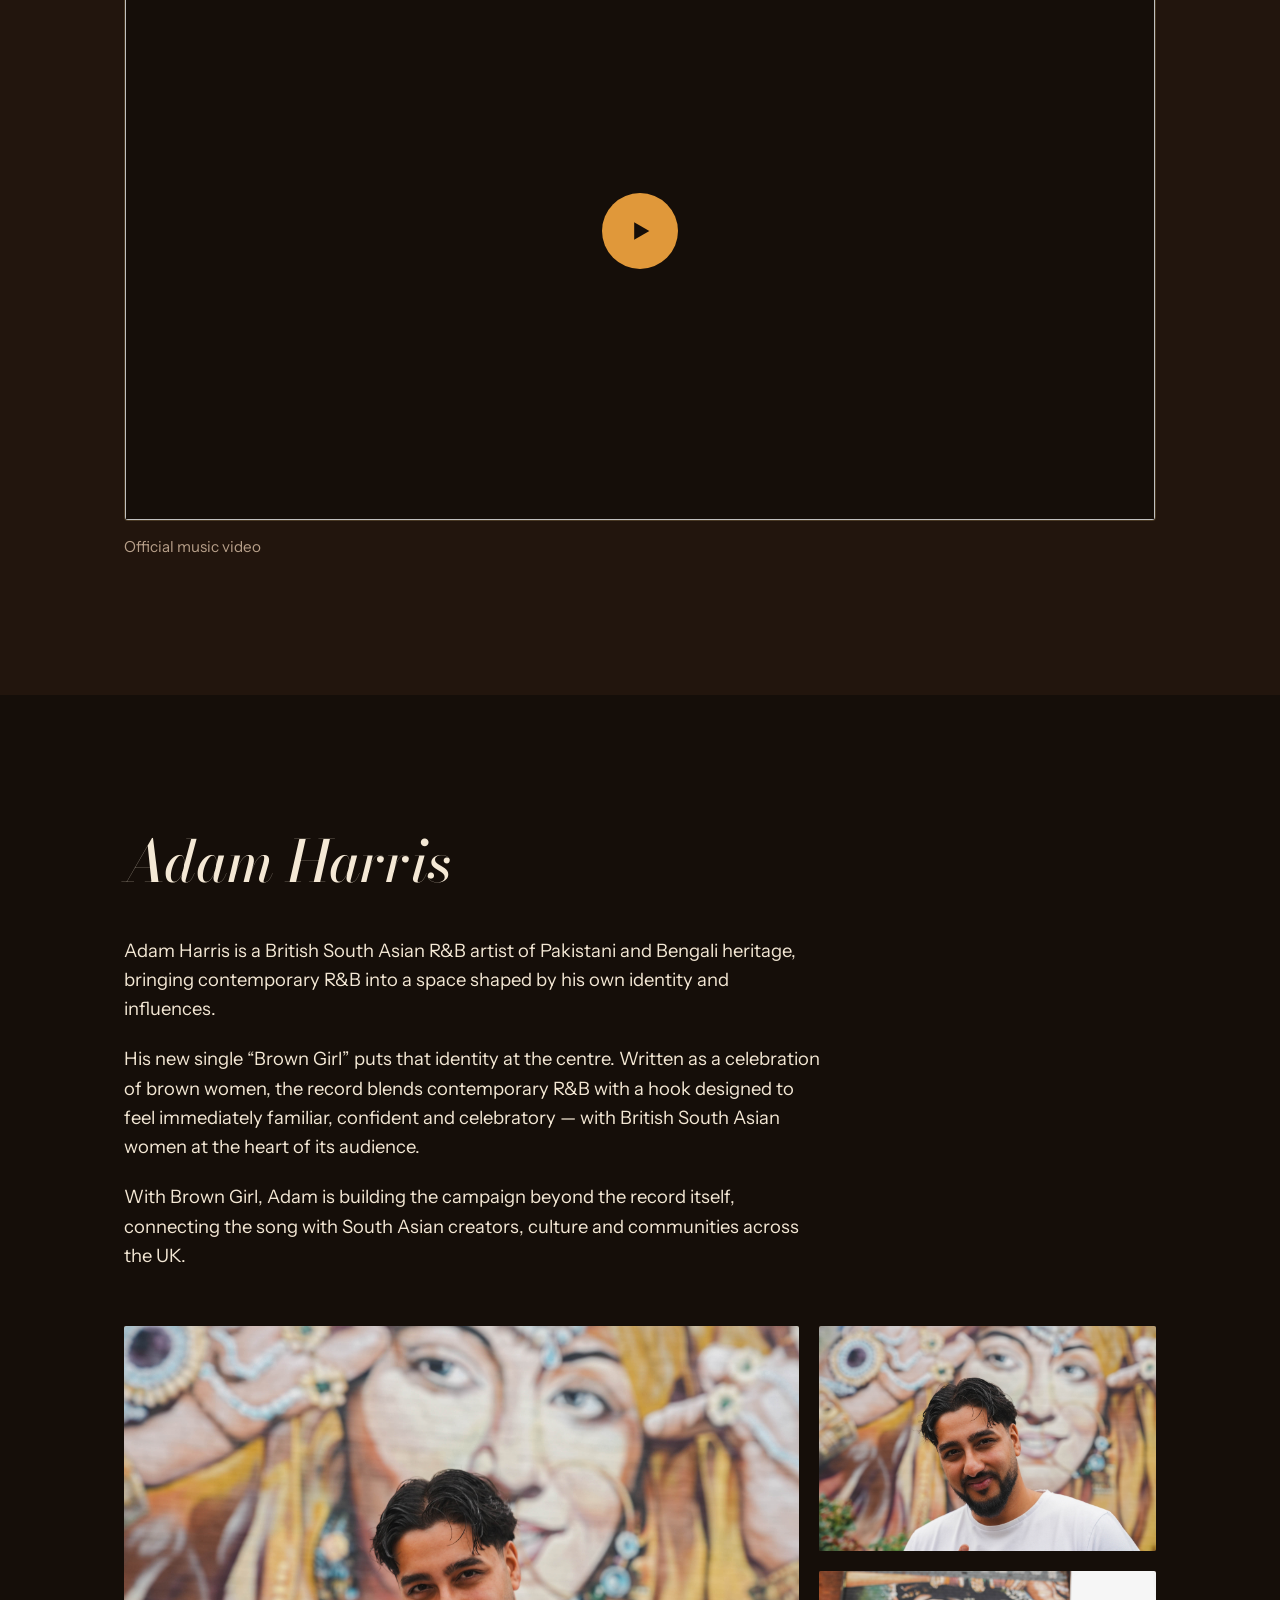
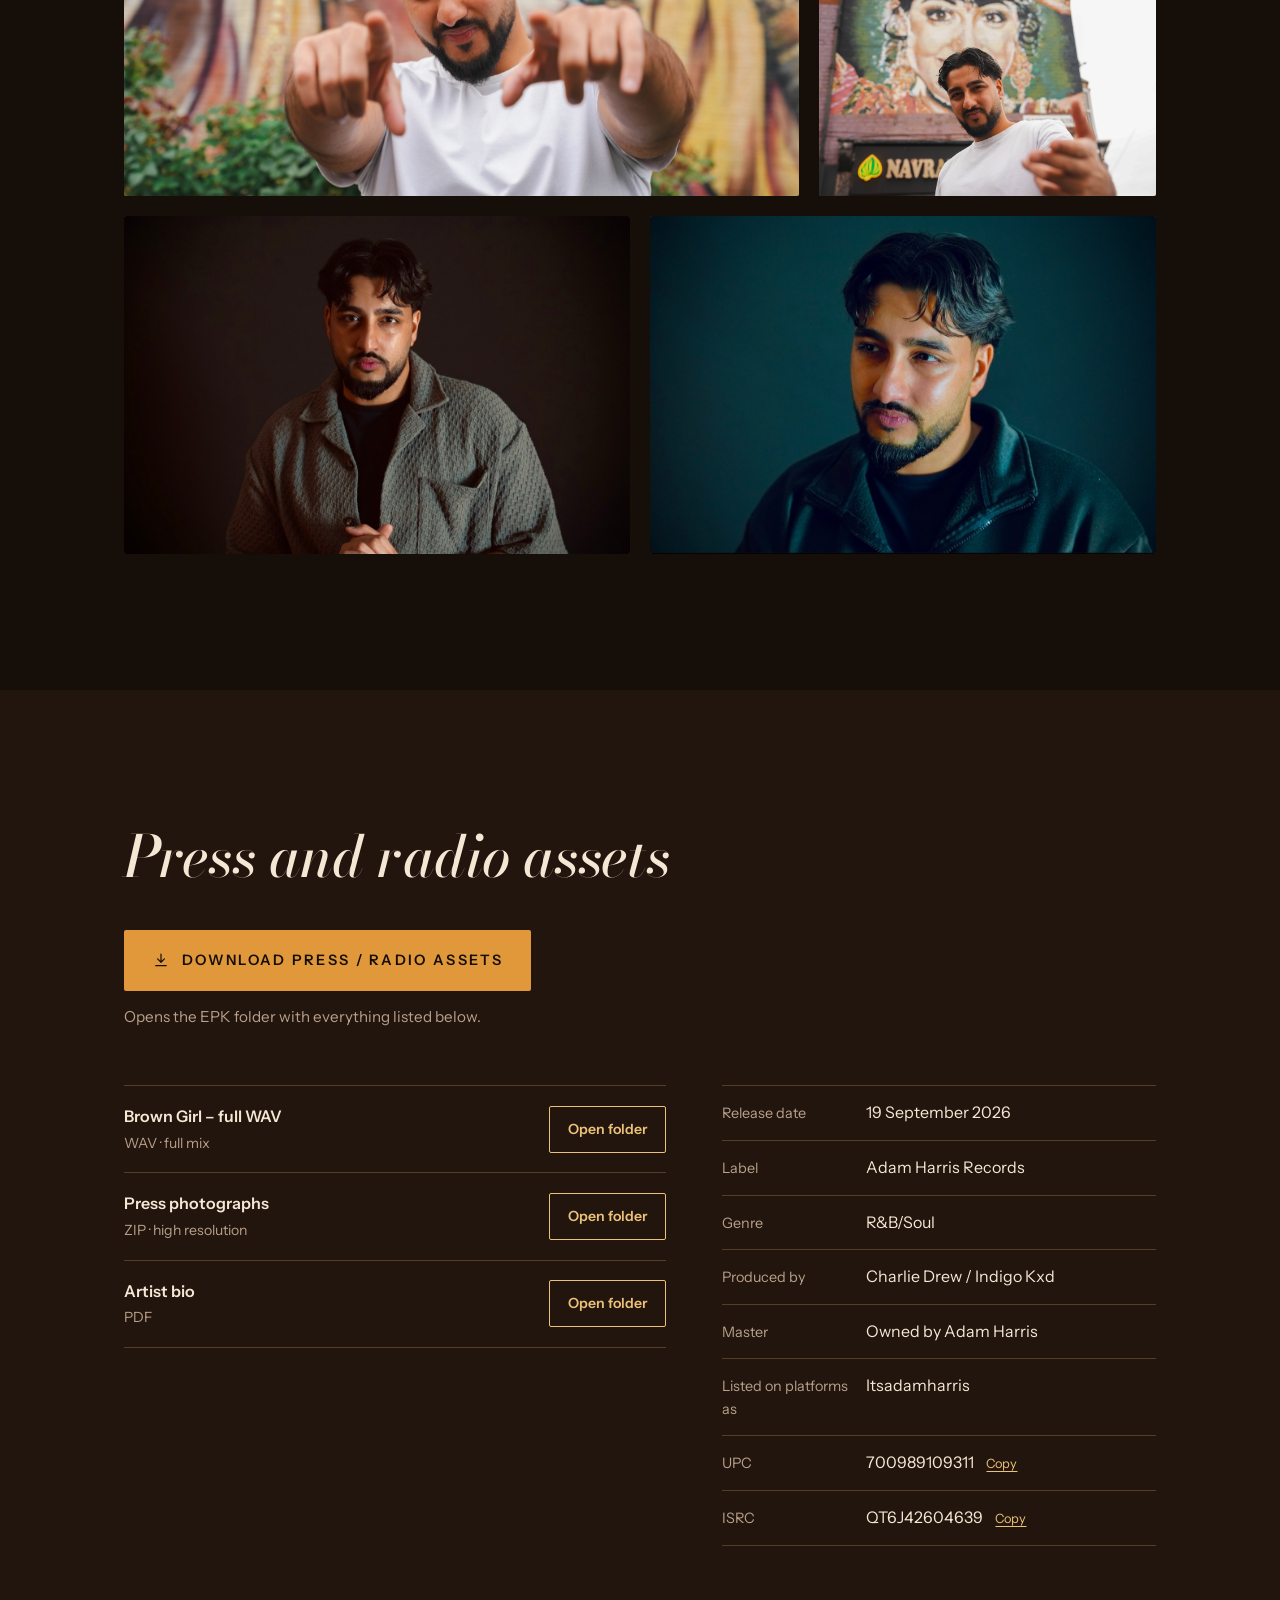
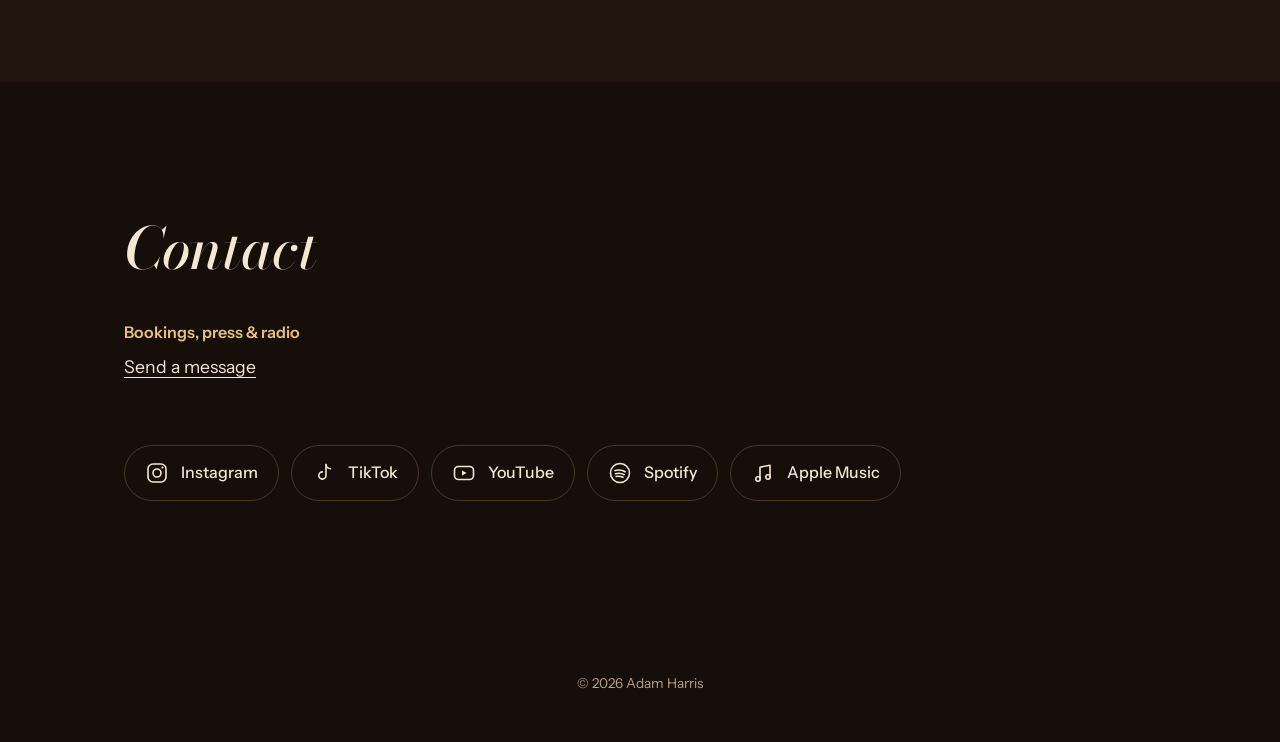
==== commit aa9ecdbb: "Add favicons (ico, png, apple-touch) and two studio press photos to Brown Girl page Co-Authored-By: " ====
--- a/brown-girl/index.html
+++ b/brown-girl/index.html
@@ -10,6 +10,12 @@
 <meta property="og:title" content="Brown Girl – Adam Harris">
 <meta property="og:description" content="BBC Asian Network Artist of the Week. The new single from UK R&B artist Adam Harris. Out now.">
 <meta property="og:image" content="https://itsadamharris.com/a22b200c-a807-4ed7-b96b-3365f58b4687.jpeg">
+<link rel="canonical" href="https://itsadamharris.com/brown-girl/">
+<link rel="icon" href="/favicon.ico" sizes="48x48" />
+<link rel="icon" type="image/png" href="/favicon-48.png" sizes="48x48" />
+<link rel="icon" type="image/png" href="/favicon-192.png" sizes="192x192" />
+<link rel="apple-touch-icon" href="/apple-touch-icon.png" />
+<meta property="og:url" content="https://itsadamharris.com/brown-girl/">
 <meta name="twitter:card" content="summary_large_image">
 
 <link rel="preconnect" href="https://fonts.googleapis.com">
@@ -17,7 +23,7 @@
 <link href="https://fonts.googleapis.com/css2?family=Bodoni+Moda:ital,opsz,wght@1,6..96,500;1,6..96,600&family=Instrument+Sans:wght@400;500;600&display=swap" rel="stylesheet">
 
 <script type="application/ld+json">
-{"@context":"https://schema.org","@type":"MusicRecording","name":"Brown Girl","genre":"R&B/Soul","isrcCode":"QT6J42604639","datePublished":"2026-09-19","byArtist":{"@type":"MusicGroup","name":"Adam Harris"}}
+{"@context":"https://schema.org","@type":"MusicRecording","name":"Brown Girl","genre":"R&B/Soul","isrcCode":"QT6J42604639","datePublished":"2026-09-19","url":"https://itsadamharris.com/brown-girl/","image":"https://itsadamharris.com/a22b200c-a807-4ed7-b96b-3365f58b4687.jpeg","byArtist":{"@type":"MusicGroup","@id":"https://itsadamharris.com/#artist","name":"Adam Harris","url":"https://itsadamharris.com"}}
 </script>
 
 <!--
@@ -189,6 +195,10 @@
   .photo:first-child{grid-column:1;grid-row:1/3;aspect-ratio:auto}
   .photo:nth-child(n+2){grid-column:2;aspect-ratio:3/2}
 }
+.photos-more{margin-top:12px}
+.photos-more .photo,.photos-more .photo:first-child,.photos-more .photo:nth-child(n+2){grid-column:auto;grid-row:auto;aspect-ratio:3/2}
+.photos-more .photo img{object-position:50% 30%}
+@media(min-width:900px){.photos-more{grid-template-columns:1fr 1fr;margin-top:20px}}
 
 /* ---------- ASSETS ---------- */
 .assets-note{margin-top:14px;color:var(--muted);font-size:.95rem}
@@ -297,7 +307,7 @@
     <img class="bbc-logo" src="../assets/logo/bbc-asian-network.png" alt="BBC Radio Asian Network" width="1280" height="284">
     <h2>BBC Asian Network Artist of the Week.</h2>
     <p>Brown Girl was Adam Harris’s BBC Asian Network Artist of the Week from 9 November 2026, with an interview on BBC Introducing on Asian Network. The single has also had radio support from Sabras Radio, 2Funky, Switch Radio and Amazing Radio.</p>
-    <p>An acoustic version, Brown Girl (Acoustic), was released on 30 October 2026: <a href="https://open.spotify.com/track/7gCsZPCeeyeWgW12YnykNP" target="_blank" rel="noopener">Spotify</a>, <a href="https://music.apple.com/gb/album/brown-girl-acoustic/6825090264?i=6825090265" target="_blank" rel="noopener">Apple Music</a>, <a href="https://www.youtube.com/watch?v=Qf7YXjgMY2g" target="_blank" rel="noopener">YouTube</a>.</p>
+    <p>An acoustic version, Brown Girl (Acoustic), was released on 30 October 2026: <a href="https://open.spotify.com/track/7gCsZPCeeyeWgW12YnykNP" target="_blank" rel="noopener">Spotify</a>, <a href="https://music.apple.com/gb/album/brown-girl-acoustic/6825090264?i=6825090265" target="_blank" rel="noopener">Apple Music</a>, <a href="https://www.youtube.com/watch?v=unZZOQWIaTg" target="_blank" rel="noopener">YouTube</a>.</p>
   </div>
 </section>
 
@@ -326,6 +336,10 @@
       <figure class="photo"><div class="ph-fill"><span>Press photo 2</span><small>/brown-girl/DSC04303.JPG</small></div><img alt="Adam Harris – press photograph 2" loading="lazy"></figure>
       <figure class="photo"><div class="ph-fill"><span>Press photo 3</span><small>/brown-girl/DSC04270.JPG</small></div><img alt="Adam Harris – press photograph 3" loading="lazy"></figure>
     </div>
+    <div class="photos photos-more">
+      <figure class="photo"><div class="ph-fill"><span>Press photo 4</span><small>/brown-girl/press-grey-jacket.jpg</small></div><img alt="Adam Harris – studio portrait in a grey textured jacket" loading="lazy"></figure>
+      <figure class="photo"><div class="ph-fill"><span>Press photo 5</span><small>/brown-girl/press-black-fleece.jpg</small></div><img alt="Adam Harris – studio portrait looking to the side" loading="lazy"></figure>
+    </div>
   </div>
 </section>
 
@@ -386,7 +400,9 @@
   photos: [
     '/brown-girl/DSC04308.JPG',
     '/brown-girl/DSC04303.JPG',
-    '/brown-girl/DSC04270.JPG'
+    '/brown-girl/DSC04270.JPG',
+    '/brown-girl/press-grey-jacket.jpg',
+    '/brown-girl/press-black-fleece.jpg'
   ],
 
   downloads: {                                 // local paths or full URLs
